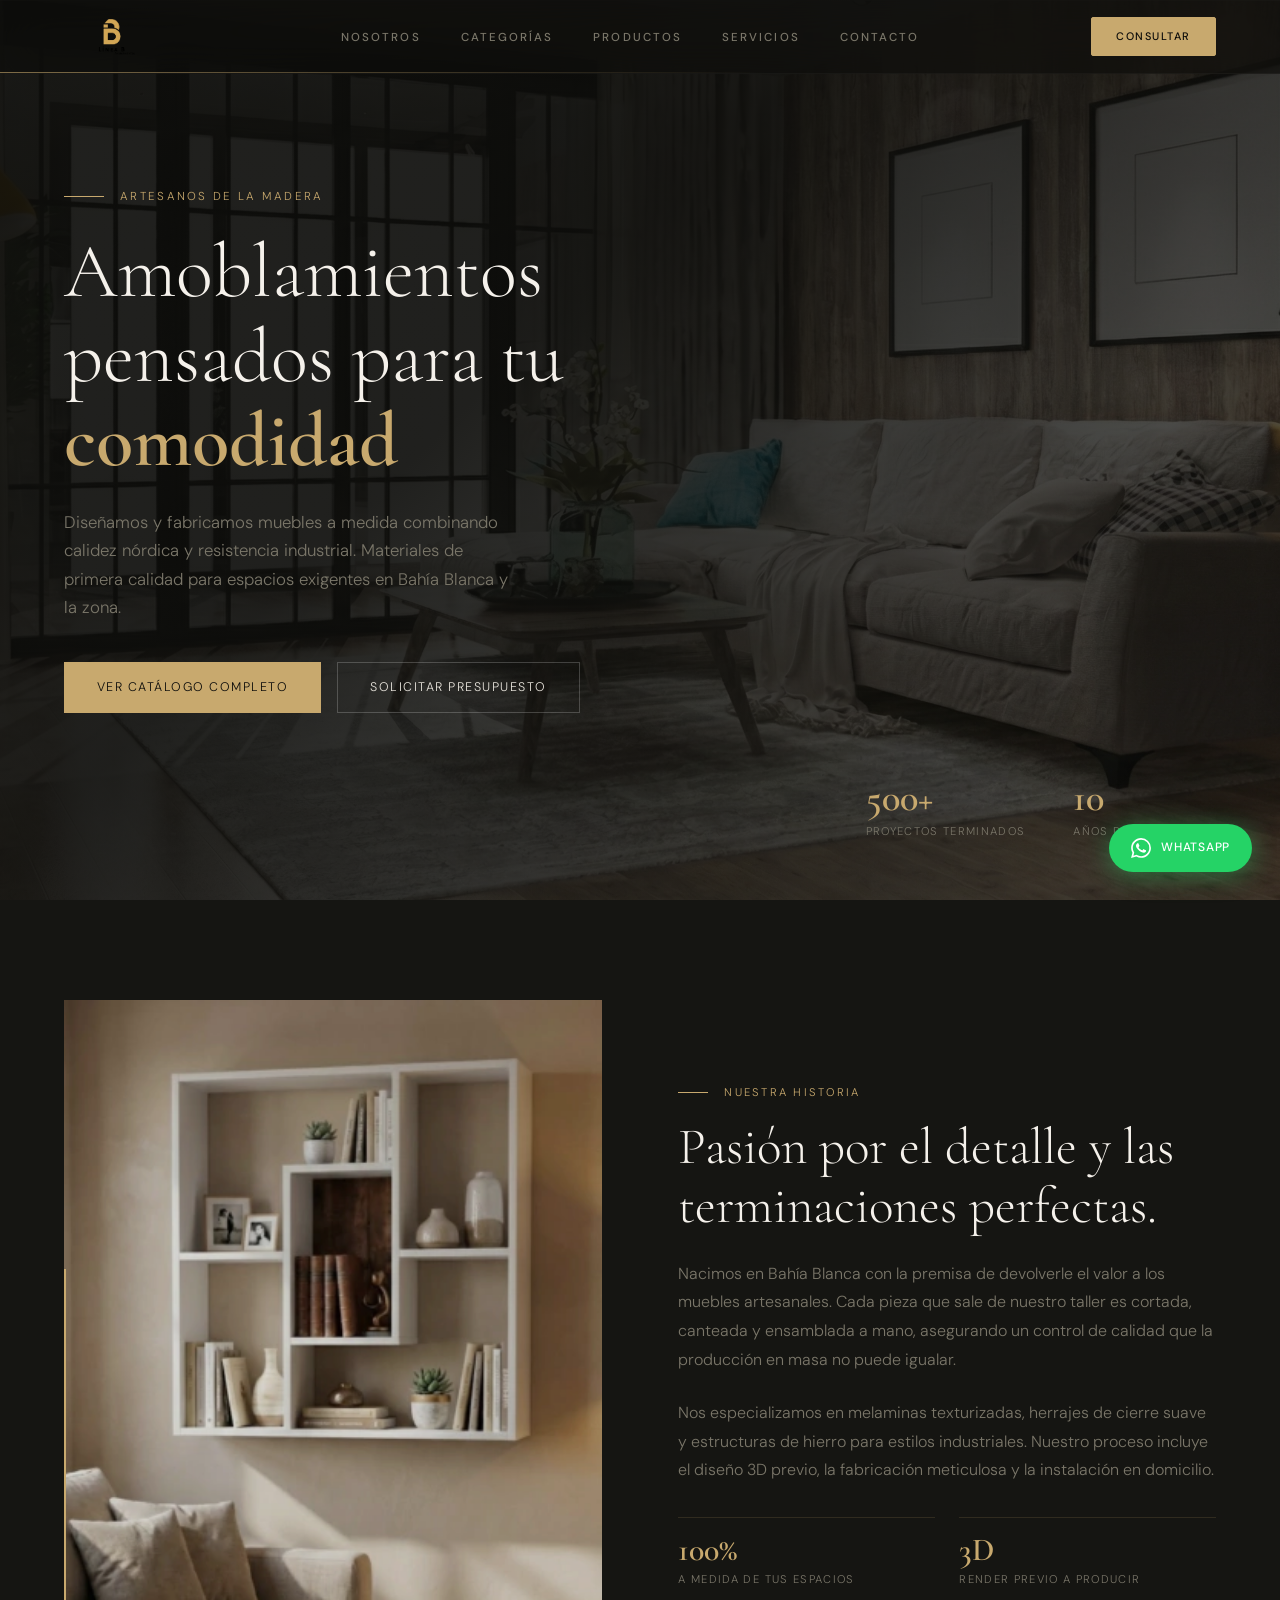
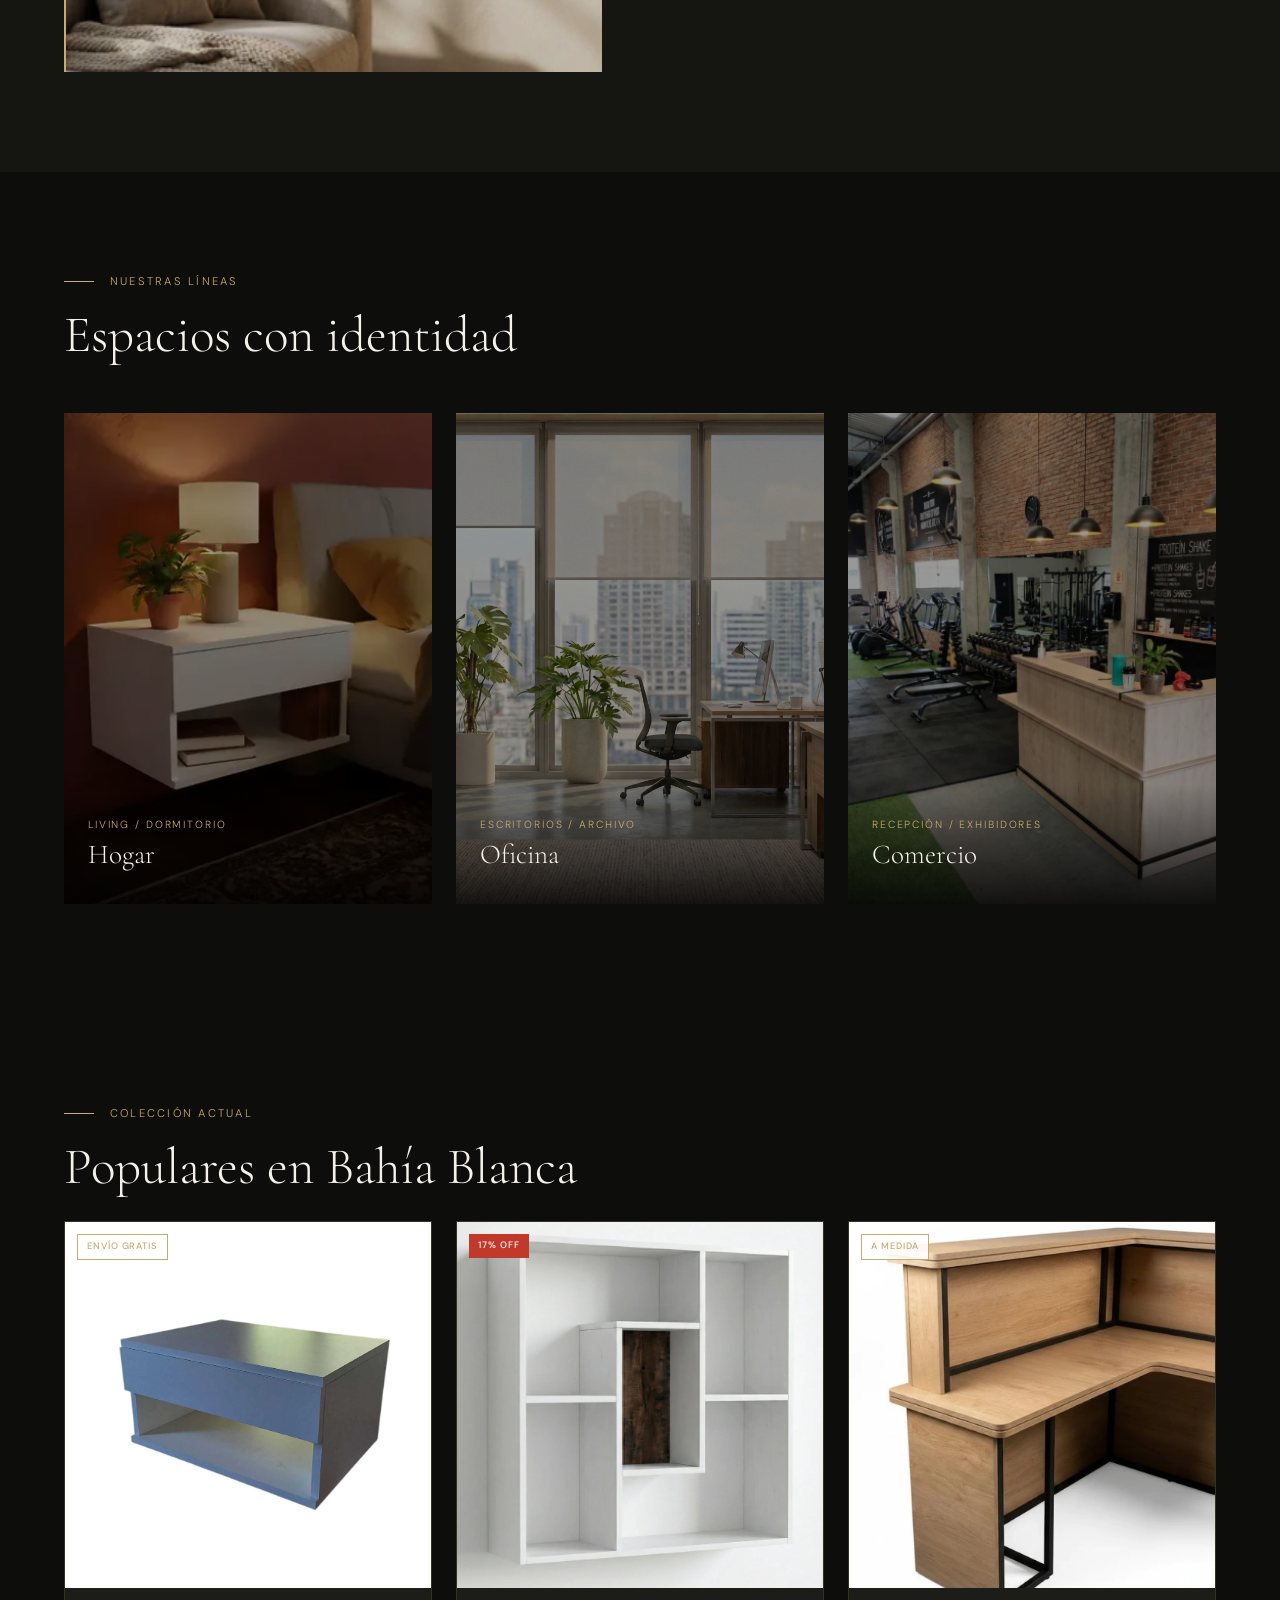
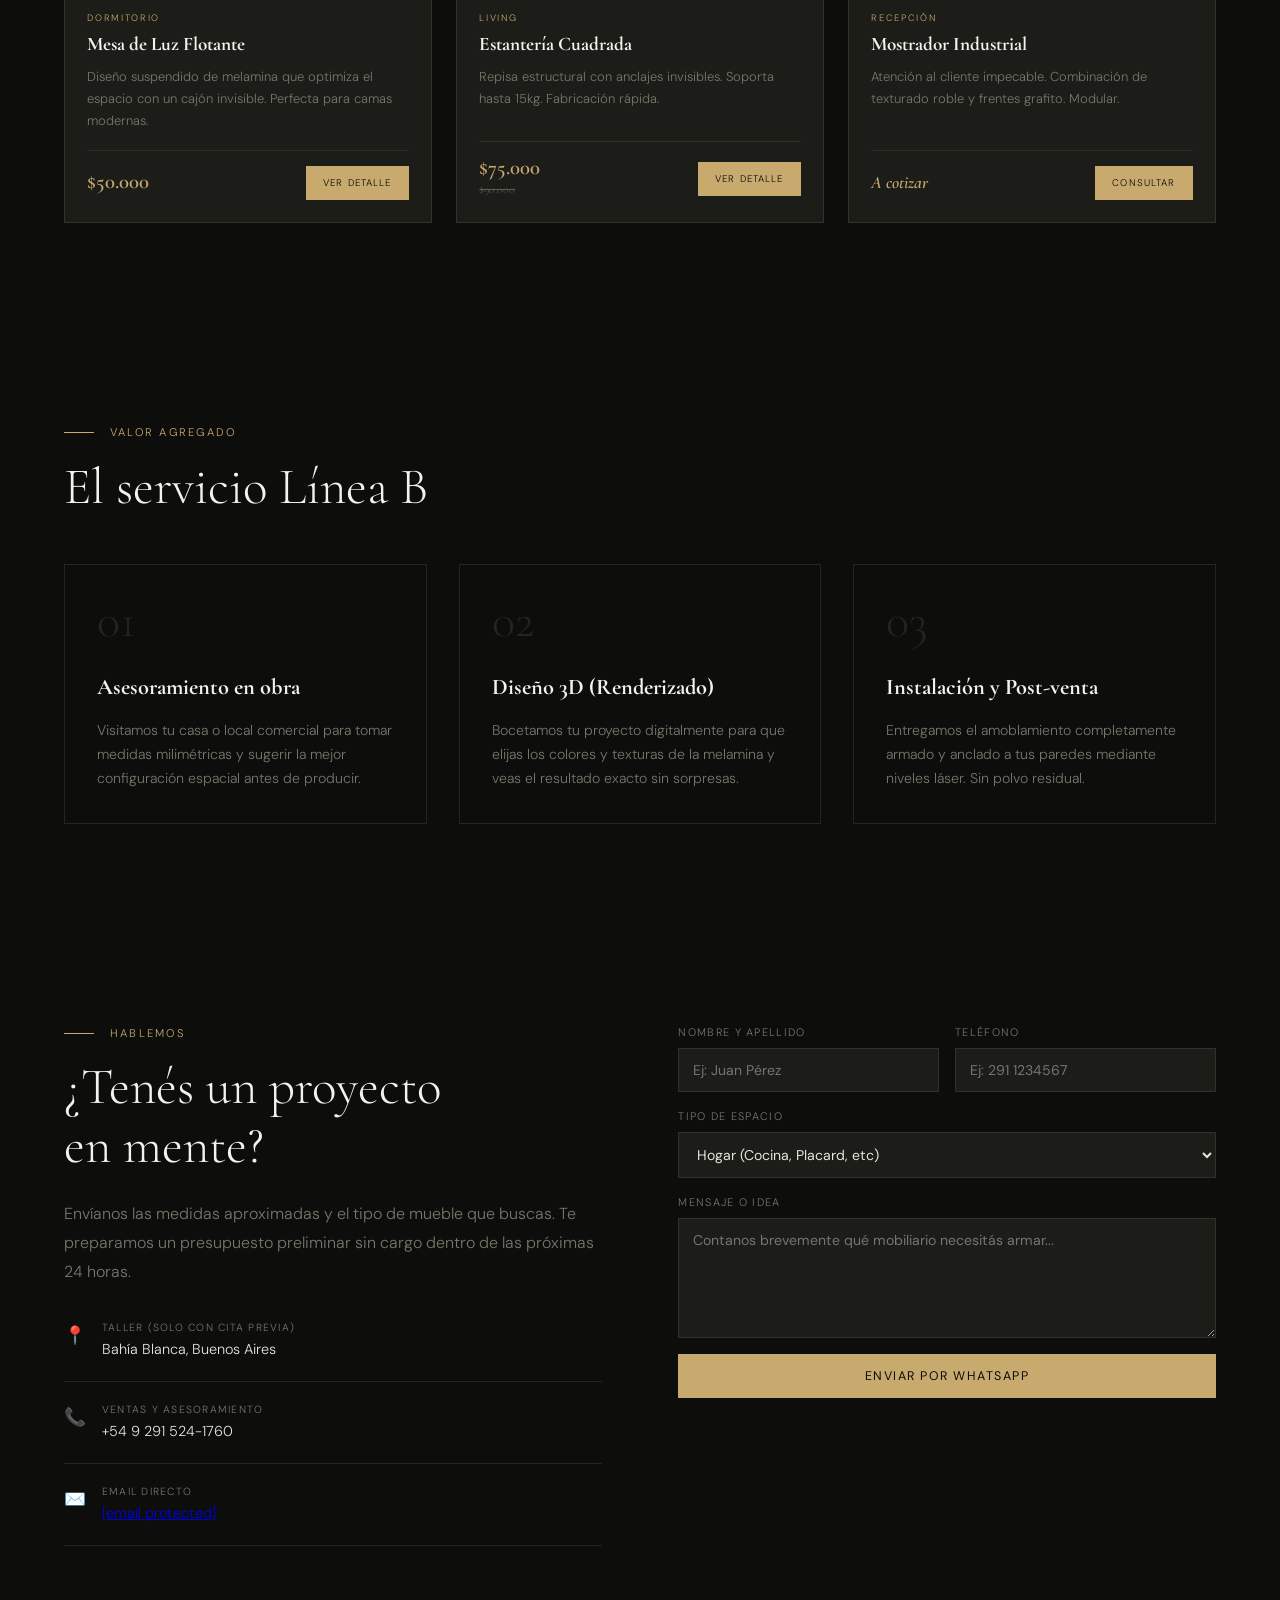
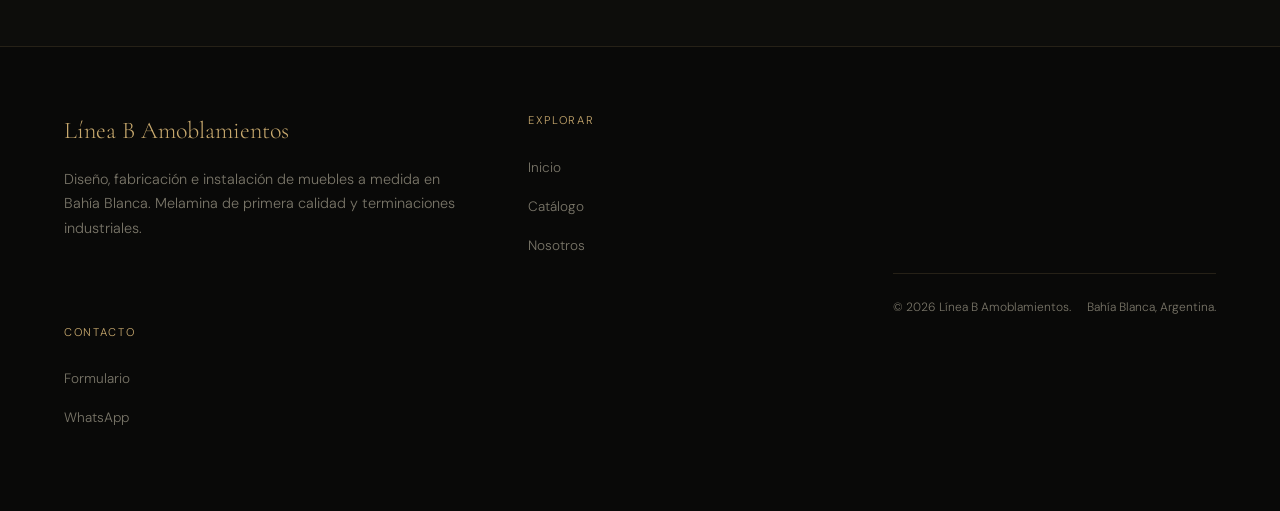
==== src/index.html @ 1fadc547 "first commit" ====
<!DOCTYPE html>
<html lang="es">

<head>
  <meta charset="UTF-8" />
  <meta name="viewport" content="width=device-width, initial-scale=1.0" />
  <title>Línea B Amoblamientos – Muebles a Medida en Bahía Blanca</title>
  <meta name="description"
    content="Diseño, fabricación e instalación de muebles a medida en Bahía Blanca. Melamina de primera calidad, estilo nórdico e industrial.">
  <meta property="og:title" content="Línea B Amoblamientos">
  <meta property="og:description" content="Muebles a medida en Bahía Blanca.">
  <meta property="og:image" content="logo/logo.webp">
  <link rel="preconnect" href="https://fonts.googleapis.com" />
  <link
    href="https://fonts.googleapis.com/css2?family=Cormorant+Garamond:wght@300;400;600;700&family=DM+Sans:wght@300;400;500&display=swap"
    rel="stylesheet" />
  <link rel="stylesheet" href="global.css" />
</head>

<body>

  <!-- COMPONENTE: NAVBAR -->
  <lineab-nav active="inicio"></lineab-nav>

  <!-- HERO -->
  <div id="hero">
    <div class="hero-bg">
      <div class="hero-slide active" style="background-image:url('hero/hero-1.webp')"></div>
      <div class="hero-slide" style="background-image:url('hero/hero-2.webp')"></div>
      <div class="hero-slide" style="background-image:url('hero/hero-3.webp')"></div>
    </div>

    <div class="hero-content">
      <div class="hero-tag">Artesanos de la madera</div>
      <h1 class="hero-title">Amoblamientos pensados para tu <strong>comodidad</strong></h1>
      <p class="hero-sub">Diseñamos y fabricamos muebles a medida combinando calidez nórdica y resistencia industrial.
        Materiales de primera calidad para espacios exigentes en Bahía Blanca y la zona.</p>

      <div class="hero-btns">
        <a href="productos.html" class="btn-primary">Ver catálogo completo</a>
        <a href="#contacto" class="btn-secondary">Solicitar presupuesto</a>
      </div>
    </div>

    <div class="hero-stats">
      <div class="stat">
        <div class="stat-num">500+</div>
        <div class="stat-label">Proyectos terminados</div>
      </div>
      <div class="stat">
        <div class="stat-num">10</div>
        <div class="stat-label">Años de experiencia</div>
      </div>
    </div>
  </div>

  <!-- NOSOTROS -->
  <section id="nosotros" class="home-section">
    <div class="nosotros-img">
      <img src="estanteria-flotante/estanteria-escena.webp" alt="Taller de carpintería y materiales" loading="lazy" />
    </div>
    <div class="nosotros-text">
      <div class="section-tag">Nuestra historia</div>
      <h2 class="section-title">Pasión por el detalle y las terminaciones perfectas.</h2>
      <p>Nacimos en Bahía Blanca con la premisa de devolverle el valor a los muebles artesanales. Cada pieza que sale de
        nuestro taller es cortada, canteada y ensamblada a mano, asegurando un control de calidad que la producción en
        masa no puede igualar.</p>
      <p>Nos especializamos en melaminas texturizadas, herrajes de cierre suave y estructuras de hierro para estilos
        industriales. Nuestro proceso incluye el diseño 3D previo, la fabricación meticulosa y la instalación en
        domicilio.</p>

      <div class="nosotros-grid">
        <div class="nosotros-item">
          <div class="nosotros-num">100%</div>
          <div class="nosotros-item-label">A medida de tus espacios</div>
        </div>
        <div class="nosotros-item">
          <div class="nosotros-num">3D</div>
          <div class="nosotros-item-label">Render previo a producir</div>
        </div>
      </div>
    </div>
  </section>

  <!-- CATEGORÍAS -->
  <section id="categorias" class="home-section">
    <div class="section-tag">Nuestras líneas</div>
    <h2 class="section-title">Espacios con identidad</h2>

    <div class="cat-grid">
      <a href="productos-hogar.html" class="cat-card rv">
        <img src="mesa-de-luz/mesa-escena.webp" alt="Amoblamientos para el hogar" loading="lazy" />
        <div class="cat-card-info">
          <div class="cat-card-tag">Living / Dormitorio</div>
          <div class="cat-card-name">Hogar</div>
        </div>
        <div class="cat-card-arrow">→</div>
      </a>

      <a href="productos-oficina.html" class="cat-card rv">
        <img src="hero/hero-2.webp" alt="Amoblamientos de oficina" loading="lazy" />
        <div class="cat-card-info">
          <div class="cat-card-tag">Escritorios / Archivo</div>
          <div class="cat-card-name">Oficina</div>
        </div>
        <div class="cat-card-arrow">→</div>
      </a>

      <a href="productos-comercio.html" class="cat-card rv">
        <img src="mostrador-recepcion/mostrador-escena.webp" alt="Modulares comerciales" loading="lazy" />
        <div class="cat-card-info">
          <div class="cat-card-tag">Recepción / Exhibidores</div>
          <div class="cat-card-name">Comercio</div>
        </div>
        <div class="cat-card-arrow">→</div>
      </a>
    </div>
  </section>

  <!-- DESTACADOS -->
  <section id="productos" class="home-section">
    <div class="section-tag">Colección actual</div>
    <h2 class="section-title">Populares en Bahía Blanca</h2>

    <div class="pgrid">
      <!-- MESA LUZ -->
      <a href="producto-mesa-luz.html" class="pcard rv">
        <div class="pcard-img">
          <div class="brow"><span class="b b-free">Envío Gratis</span></div>
          <img src="mesa-de-luz/mesa-fondo.webp" alt="Mesa de luz flotante" loading="lazy" />
        </div>
        <div class="pcard-body">
          <div class="pcard-cat">Dormitorio</div>
          <h3 class="pcard-name">Mesa de Luz Flotante</h3>
          <p class="pcard-desc">Diseño suspendido de melamina que optimiza el espacio con un cajón invisible. Perfecta
            para camas modernas.</p>
          <div class="pcard-foot">
            <span class="price">$50.000</span>
            <span class="btn-primary" style="padding:8px 16px; font-size:0.6rem;">Ver detalle</span>
          </div>
        </div>
      </a>

      <!-- ESTANTERIA -->
      <a href="producto-estanteria.html" class="pcard rv">
        <div class="pcard-img">
          <div class="brow"><span class="b b-off">17% OFF</span></div>
          <img src="estanteria-flotante/estanteria-fondo.webp" alt="Estantería de melamina" loading="lazy" />
        </div>
        <div class="pcard-body">
          <div class="pcard-cat">Living</div>
          <h3 class="pcard-name">Estantería Cuadrada</h3>
          <p class="pcard-desc">Repisa estructural con anclajes invisibles. Soporta hasta 15kg. Fabricación rápida.</p>
          <div class="pcard-foot">
            <div class="prices">
              <span class="price">$75.000</span>
              <span class="price-old">$90.000</span>
            </div>
            <span class="btn-primary" style="padding:8px 16px; font-size:0.6rem;">Ver detalle</span>
          </div>
        </div>
      </a>

      <!-- MOSTRADOR -->
      <a href="producto-mostrador.html" class="pcard rv">
        <div class="pcard-img">
          <div class="brow"><span class="b b-free">A medida</span></div>
          <img src="mostrador-recepcion/mostrador-fondo.webp" alt="Mostrador comercial" loading="lazy" />
        </div>
        <div class="pcard-body">
          <div class="pcard-cat">Recepción</div>
          <h3 class="pcard-name">Mostrador Industrial</h3>
          <p class="pcard-desc">Atención al cliente impecable. Combinación de texturado roble y frentes grafito.
            Modular.</p>
          <div class="pcard-foot">
            <span class="price" style="font-size:1.1rem; font-style:italic">A cotizar</span>
            <span class="btn-primary" style="padding:8px 16px; font-size:0.6rem;">Consultar</span>
          </div>
        </div>
      </a>
    </div>
  </section>

  <!-- SERVICIOS -->
  <section id="servicios" class="home-section">
    <div class="section-tag">Valor agregado</div>
    <h2 class="section-title">El servicio Línea B</h2>

    <div class="serv-grid">
      <div class="serv-item rv">
        <div class="serv-num">01</div>
        <h3 class="serv-title">Asesoramiento en obra</h3>
        <p class="serv-desc">Visitamos tu casa o local comercial para tomar medidas milimétricas y sugerir la mejor
          configuración espacial antes de producir.</p>
      </div>
      <div class="serv-item rv" style="transition-delay: 0.1s">
        <div class="serv-num">02</div>
        <h3 class="serv-title">Diseño 3D (Renderizado)</h3>
        <p class="serv-desc">Bocetamos tu proyecto digitalmente para que elijas los colores y texturas de la melamina y
          veas el resultado exacto sin sorpresas.</p>
      </div>
      <div class="serv-item rv" style="transition-delay: 0.2s">
        <div class="serv-num">03</div>
        <h3 class="serv-title">Instalación y Post-venta</h3>
        <p class="serv-desc">Entregamos el amoblamiento completamente armado y anclado a tus paredes mediante niveles
          láser. Sin polvo residual.</p>
      </div>
    </div>
  </section>

  <!-- CONTACTO -->
  <section id="contacto" class="home-section">
    <div class="contact-info">
      <div class="section-tag">Hablemos</div>
      <h2 class="section-title">¿Tenés un proyecto<br>en mente?</h2>
      <p>Envíanos las medidas aproximadas y el tipo de mueble que buscas. Te preparamos un presupuesto preliminar sin
        cargo dentro de las próximas 24 horas.</p>

      <div class="contact-detail">
        <div class="c-item">
          <div class="c-icon">📍</div>
          <div>
            <div class="c-label">Taller (Solo con cita previa)</div>
            <div class="c-val">Bahía Blanca, Buenos Aires</div>
          </div>
        </div>
        <div class="c-item">
          <div class="c-icon">📞</div>
          <div>
            <div class="c-label">Ventas y Asesoramiento</div>
            <div class="c-val">+54 9 291 524-1760</div>
          </div>
        </div>
        <div class="c-item">
          <div class="c-icon">✉️</div>
          <div>
            <div class="c-label">Email Directo</div>
            <div class="c-val"><a href="/cdn-cgi/l/email-protection" class="__cf_email__" data-cfemail="7d0d0f180e080d08180e09120e3d111413181c1f531e1210531c0f">[email&#160;protected]</a></div>
          </div>
        </div>
      </div>
    </div>

    <form class="contact-form">
      <div class="form-row">
        <div class="form-group">
          <label>Nombre y Apellido</label>
          <input type="text" placeholder="Ej: Juan Pérez" required>
        </div>
        <div class="form-group">
          <label>Teléfono</label>
          <input type="tel" placeholder="Ej: 291 1234567" required>
        </div>
      </div>
      <div class="form-group">
        <label>Tipo de Espacio</label>
        <select>
          <option>Hogar (Cocina, Placard, etc)</option>
          <option>Oficina / Estudio</option>
          <option>Local Comercial</option>
          <option>Otro</option>
        </select>
      </div>
      <div class="form-group">
        <label>Mensaje o Idea</label>
        <textarea placeholder="Contanos brevemente qué mobiliario necesitás armar..." required></textarea>
      </div>
      <button type="button" class="form-submit" id="contactSubmit">Enviar por WhatsApp</button>
    </form>
  </section>

  <!-- COMPONENTE: FOOTER -->
  <lineab-footer></lineab-footer>

  <!-- CARGA COMPONENTES -->
  <script data-cfasync="false" src="/cdn-cgi/scripts/5c5dd728/cloudflare-static/email-decode.min.js"></script><script src="components.js"></script>

  <script>
    // Hero Slider
    let hs = document.querySelectorAll('.hero-slide');
    let hcur = 0;
    if (hs.length > 0) {
      setInterval(() => {
        hs[hcur].classList.remove('active');
        hcur = (hcur + 1) % hs.length;
        hs[hcur].classList.add('active');
      }, 7000);
    }

    // Scroll Reveal Intersection Observer
    const observer = new IntersectionObserver((entries) => {
      entries.forEach(entry => {
        if (entry.isIntersecting) {
          entry.target.classList.add('in');
        }
      });
    }, { threshold: 0.1 });

    document.querySelectorAll('.rv').forEach(el => observer.observe(el));

    // WhatsApp form submission
    const contactForm = document.querySelector('.contact-form');
    const submitBtn = document.getElementById('contactSubmit');
    if (submitBtn && contactForm) {
      submitBtn.addEventListener('click', () => {
        const nombre = contactForm.querySelector('input[type="text"]').value.trim();
        const tel = contactForm.querySelector('input[type="tel"]').value.trim();
        const tipo = contactForm.querySelector('select').value;
        const mensaje = contactForm.querySelector('textarea').value.trim();

        const required = [
          contactForm.querySelector('input[type="text"]'),
          contactForm.querySelector('input[type="tel"]'),
          contactForm.querySelector('textarea')
        ];

        let valid = true;
        required.forEach(el => {
          if (!el.value.trim()) {
            el.style.borderColor = '#c0392b';
            el.addEventListener('input', () => el.style.borderColor = '', { once: true });
            valid = false;
          }
        });
        if (!valid) return;

        const text =
          `Hola, Línea B Amoblamientos! 👋\n\n` +
          `📋 *Nueva consulta desde el sitio web*\n\n` +
          `• *Nombre:* ${nombre}\n` +
          `• *Teléfono:* ${tel}\n` +
          `• *Tipo de espacio:* ${tipo}\n` +
          `• *Mensaje:* ${mensaje}`;

        window.open('https://wa.me/542915241760?text=' + encodeURIComponent(text), '_blank');
      });
    }
  </script>
</body>
</html>
---- src/global.css ----
/* ══════════════════════════════════
   DESIGN TOKENS
   ══════════════════════════════════ */
:root {
  --bg: #0d0d0b;
  --surface: #151512;
  --card: #1c1c18;
  --accent: #c8a96e;
  --accent2: #8a6f45;
  --accent-glow: rgba(200, 169, 110, 0.25);
  --text: #e8e4dc;
  --ink: #f5f1eb;
  --white: #f5f1eb;
  --muted: #7a7669;
  --soft: #9a9585;
  --mid: #b0aa9d;
  --rule: rgba(200, 169, 110, 0.12);
  --border: rgba(200, 169, 110, 0.15);
  --sub: #7a7669;
  --nav-h: 74px;
  --radius: 2px;
  --ease-out: cubic-bezier(0.25, 0.46, 0.45, 0.94);
  --ease-spring: cubic-bezier(0.34, 1.56, 0.64, 1);
}

/* ══════════════════════════════════
   RESET & BASE
   ══════════════════════════════════ */
*,
*::before,
*::after {
  box-sizing: border-box;
  margin: 0;
  padding: 0;
}

html {
  scroll-behavior: smooth;
}

body {
  background: var(--bg);
  color: var(--text);
  font-family: 'DM Sans', sans-serif;
  font-weight: 300;
  line-height: 1.65;
  overflow-x: hidden;
  -webkit-font-smoothing: antialiased;
  -moz-osx-font-smoothing: grayscale;
}

/* ══════════════════════════════════
   NAVIGATION
   ══════════════════════════════════ */
nav.primary-nav {
  position: fixed;
  top: 0;
  left: 0;
  right: 0;
  height: var(--nav-h);
  display: flex;
  align-items: center;
  justify-content: space-between;
  padding: 0 5vw;
  background: rgba(13, 13, 11, 0.85);
  -webkit-backdrop-filter: blur(24px) saturate(1.8);
  backdrop-filter: blur(24px) saturate(1.8);
  border-bottom: 1px solid rgba(255, 255, 255, 0.05);
  z-index: 300;
  transition: all 0.4s var(--ease-out);
}

nav.primary-nav::after {
  content: '';
  position: absolute;
  bottom: 0;
  left: 0;
  right: 0;
  height: 1px;
  background: linear-gradient(90deg, var(--accent) 0%, transparent 60%);
  opacity: 0.6;
}

.nav-logo img {
  height: 42px;
  width: auto;
  display: block;
  transition: transform 0.3s;
}

.nav-logo:hover img {
  transform: scale(1.05);
}

.nav-links {
  display: flex;
  gap: 2.5rem;
  list-style: none;
}

.nav-links a {
  font-size: .72rem;
  letter-spacing: .18em;
  text-transform: uppercase;
  font-weight: 500;
  color: var(--muted);
  text-decoration: none;
  transition: color 0.3s var(--ease-out);
  position: relative;
  padding: 6px 0;
}

.nav-links a::after {
  content: '';
  position: absolute;
  bottom: 0;
  left: 0;
  width: 0;
  height: 1px;
  background: var(--accent);
  transition: width 0.4s var(--ease-out);
}

.nav-links a:hover,
.nav-links a.active {
  color: var(--accent);
}

.nav-links a:hover::after,
.nav-links a.active::after {
  width: 100%;
}

.nav-cta {
  display: flex;
  align-items: center;
  gap: .5rem;
  font-size: .68rem;
  letter-spacing: .14em;
  text-transform: uppercase;
  font-weight: 500;
  color: var(--bg);
  background: var(--accent);
  border: 1px solid var(--accent);
  padding: 10px 24px;
  text-decoration: none;
  transition: all 0.3s var(--ease-out);
  border-radius: var(--radius);
}

.nav-cta:hover {
  background: transparent;
  color: var(--accent);
  box-shadow: 0 0 20px rgba(200, 169, 110, 0.15);
}

.hamburger {
  display: none;
  flex-direction: column;
  gap: 6px;
  cursor: pointer;
  background: none;
  border: none;
  padding: 4px;
}

.hamburger span {
  width: 28px;
  height: 1.5px;
  background: var(--accent);
  display: block;
  transition: 0.3s var(--ease-out);
}

.hamburger.open span:nth-child(1) {
  transform: translateY(7.5px) rotate(45deg);
}

.hamburger.open span:nth-child(2) {
  opacity: 0;
}

.hamburger.open span:nth-child(3) {
  transform: translateY(-7.5px) rotate(-45deg);
}

.nav-links.open {
  display: flex !important;
  flex-direction: column;
  gap: 1.5rem;
  position: absolute;
  top: var(--nav-h);
  left: 0;
  right: 0;
  background: rgba(13, 13, 11, 0.98);
  -webkit-backdrop-filter: blur(24px);
  backdrop-filter: blur(24px);
  padding: 2rem 5vw 3rem;
  border-bottom: 1px solid var(--border);
  z-index: 200;
  animation: slideDown 0.4s var(--ease-out);
}

/* ══════════════════════════════════
   PAGE LAYOUT
   ══════════════════════════════════ */
.page {
  padding-top: var(--nav-h);
}

.breadcrumb {
  max-width: 1280px;
  margin: 0 auto;
  padding: 1.4rem 5vw .4rem;
  display: flex;
  align-items: center;
  gap: .5rem;
  font-size: .68rem;
  letter-spacing: .1em;
  text-transform: uppercase;
  color: var(--soft);
  animation: fadeIn 0.6s var(--ease-out) both;
}

.breadcrumb a {
  color: var(--soft);
  text-decoration: none;
  transition: color 0.2s;
}

.breadcrumb a:hover {
  color: var(--accent);
}

.breadcrumb span {
  color: var(--rule);
}

.product {
  max-width: 1280px;
  margin: 0 auto;
  display: grid;
  grid-template-columns: 1.15fr 1fr;
  gap: 5vw;
  padding: 2rem 5vw 7rem;
  align-items: start;
}

/* ══════════════════════════════════
   CAROUSEL
   ══════════════════════════════════ */
.carousel {
  position: sticky;
  top: calc(var(--nav-h) + 1.5rem);
  animation: fadeSlideUp 0.6s var(--ease-out) both;
}

.car-main {
  position: relative;
  overflow: hidden;
  background: #f0ece6;
  border: 1px solid var(--border);
  aspect-ratio: 4/3.2;
  cursor: zoom-in;
  user-select: none;
}

.car-main::before {
  content: '';
  position: absolute;
  top: 0;
  left: 0;
  width: 44px;
  height: 44px;
  border-top: 2px solid var(--accent);
  border-left: 2px solid var(--accent);
  z-index: 4;
  pointer-events: none;
  transition: width 0.3s, height 0.3s;
}

.car-main::after {
  content: '';
  position: absolute;
  bottom: 0;
  right: 0;
  width: 44px;
  height: 44px;
  border-bottom: 2px solid var(--accent);
  border-right: 2px solid var(--accent);
  z-index: 4;
  pointer-events: none;
  transition: width 0.3s, height 0.3s;
}

.car-main:hover::before,
.car-main:hover::after {
  width: 60px;
  height: 60px;
}

.car-track {
  display: flex;
  width: 100%;
  height: 100%;
  transition: transform 0.6s cubic-bezier(0.4, 0, 0.2, 1);
}

.car-slide {
  flex: 0 0 100%;
  width: 100%;
  height: 100%;
}

.car-slide img {
  width: 100%;
  height: 100%;
  object-fit: cover;
  display: block;
  transition: transform 0.7s var(--ease-out), filter 0.5s;
}

.car-main:hover .car-slide.cur img {
  transform: scale(1.04);
}

/* Carousel navigation buttons */
.car-btn {
  position: absolute;
  top: 50%;
  transform: translateY(-50%);
  width: 44px;
  height: 44px;
  background: rgba(255, 255, 255, 0.7);
  -webkit-backdrop-filter: blur(12px);
  backdrop-filter: blur(12px);
  border: 1px solid rgba(255, 255, 255, 0.3);
  display: flex;
  align-items: center;
  justify-content: center;
  cursor: pointer;
  z-index: 5;
  font-size: 1.1rem;
  color: #111;
  transition: all 0.3s var(--ease-out);
  opacity: 0;
  border-radius: 50%;
}

.car-main:hover .car-btn {
  opacity: 1;
}

.car-btn:hover {
  background: var(--accent);
  color: #fff;
  border-color: var(--accent);
  transform: translateY(-50%) scale(1.1);
  box-shadow: 0 4px 20px var(--accent-glow);
}

.car-btn.prev {
  left: 16px;
}

.car-btn.next {
  right: 16px;
}

/* Badge */
.car-badge {
  position: absolute;
  top: 16px;
  right: 16px;
  z-index: 6;
  background: var(--accent);
  color: var(--bg);
  font-size: .56rem;
  letter-spacing: .15em;
  text-transform: uppercase;
  font-weight: 600;
  padding: 6px 14px;
  box-shadow: 0 4px 15px rgba(0, 0, 0, 0.1);
  animation: badgePop 0.6s 0.3s var(--ease-spring) both;
}

/* Dots */
.car-dots {
  display: flex;
  justify-content: center;
  gap: .6rem;
  padding: 1rem 0 0;
}

.car-dot {
  width: 8px;
  height: 8px;
  border-radius: 50%;
  background: var(--rule);
  cursor: pointer;
  border: none;
  padding: 0;
  transition: all 0.3s var(--ease-spring);
}

.car-dot.on {
  background: var(--accent);
  transform: scale(1.4);
  box-shadow: 0 0 8px var(--accent-glow);
}

.car-dot:hover:not(.on) {
  background: var(--accent2);
  transform: scale(1.2);
}

/* Thumbnails */
.car-thumbs {
  display: grid;
  grid-template-columns: repeat(2, 1fr);
  gap: .8rem;
  margin-top: .8rem;
}

.car-thumb {
  aspect-ratio: 3/2;
  overflow: hidden;
  border: 1px solid var(--border);
  background: #f0ece6;
  cursor: pointer;
  position: relative;
  transition: all 0.3s var(--ease-out);
}

.car-thumb::after {
  content: '';
  position: absolute;
  inset: 0;
  background: rgba(0, 0, 0, 0.2);
  transition: opacity 0.3s;
}

.car-thumb:hover::after,
.car-thumb.on::after {
  opacity: 0;
}

.car-thumb.on {
  border-color: var(--accent);
  box-shadow: 0 0 0 1px var(--accent);
}

.car-thumb img {
  width: 100%;
  height: 100%;
  object-fit: cover;
  display: block;
  transition: transform 0.5s var(--ease-out);
}

.car-thumb:hover img {
  transform: scale(1.08);
}

/* ══════════════════════════════════
   META / PRODUCT INFO
   ══════════════════════════════════ */
.meta {
  display: flex;
  flex-direction: column;
  animation: fadeSlideUp 0.6s 0.15s var(--ease-out) both;
}

.meta-cat {
  font-size: .63rem;
  letter-spacing: .22em;
  text-transform: uppercase;
  color: var(--accent);
  font-weight: 500;
  display: flex;
  align-items: center;
  gap: .7rem;
  margin-bottom: 1rem;
}

.meta-cat::before {
  content: '';
  width: 26px;
  height: 1px;
  background: var(--accent);
  animation: lineGrow 0.8s 0.4s var(--ease-out) both;
}

.meta h1 {
  font-family: 'Cormorant Garamond', serif;
  font-size: clamp(2rem, 3.4vw, 2.8rem);
  font-weight: 400;
  line-height: 1.15;
  color: var(--ink);
  margin-bottom: .4rem;
  letter-spacing: -.01em;
}

.meta h1 em {
  font-style: italic;
  color: var(--accent2);
}

/* Divider */
.divider {
  width: 100%;
  height: 1px;
  background: linear-gradient(90deg, var(--accent) 0%, var(--rule) 50%, transparent 100%);
  margin: 1.4rem 0;
  position: relative;
  overflow: hidden;
}

.divider::after {
  content: '';
  position: absolute;
  top: 0;
  left: -100%;
  width: 60px;
  height: 100%;
  background: linear-gradient(90deg, transparent, rgba(200, 169, 110, 0.6), transparent);
  animation: shimmer 3s 1s ease-in-out infinite;
}

/* Price row */
.price-row {
  display: flex;
  align-items: center;
  gap: .8rem;
  flex-wrap: wrap;
  margin-bottom: 1.5rem;
  animation: fadeSlideUp 0.5s 0.25s var(--ease-out) both;
}

.price {
  font-family: 'Cormorant Garamond', serif;
  font-size: 2.2rem;
  font-weight: 600;
  color: var(--ink);
  line-height: 1;
}

.price-old {
  font-family: 'Cormorant Garamond', serif;
  font-size: 1.2rem;
  color: var(--muted);
  text-decoration: line-through;
  opacity: 0.7;
}

.price-badge {
  font-size: .56rem;
  letter-spacing: .12em;
  text-transform: uppercase;
  font-weight: 600;
  background: linear-gradient(135deg, #2ecc71, #27ae60);
  color: #fff;
  padding: 4px 10px;
  border-radius: var(--radius);
  animation: badgePop 0.5s 0.5s var(--ease-spring) both;
}

.price-saving {
  font-size: .7rem;
  color: #2ecc71;
  font-weight: 400;
  letter-spacing: .04em;
  margin-left: auto;
}

.price-consult {
  margin-bottom: 1.5rem;
}

.price-consult-main {
  font-family: 'Cormorant Garamond', serif;
  font-size: 1.8rem;
  color: var(--ink);
  font-style: italic;
  line-height: 1;
  margin-bottom: .3rem;
}

.price-consult-note {
  font-size: .7rem;
  letter-spacing: .1em;
  text-transform: uppercase;
  color: var(--soft);
}

/* Description */
.desc {
  font-size: .93rem;
  color: var(--mid);
  line-height: 1.8;
  margin-bottom: 1.8rem;
}

/* Block title */
.block-title {
  font-size: .62rem;
  letter-spacing: .2em;
  text-transform: uppercase;
  color: var(--soft);
  font-weight: 500;
  margin-bottom: 1rem;
  display: flex;
  align-items: center;
  gap: .6rem;
}

.block-title::after {
  content: '';
  flex: 1;
  height: 1px;
  background: linear-gradient(90deg, var(--rule), transparent);
}

/* Usos */
.usos {
  display: grid;
  grid-template-columns: 1fr 1fr;
  border-top: 1px solid var(--rule);
  border-left: 1px solid var(--rule);
  margin-bottom: 1.8rem;
}

.uso {
  border-right: 1px solid var(--rule);
  border-bottom: 1px solid var(--rule);
  padding: .85rem 1rem;
  display: flex;
  align-items: center;
  gap: .6rem;
  font-size: .84rem;
  color: var(--mid);
  transition: all 0.3s var(--ease-out);
}

.uso:hover {
  background: rgba(200, 169, 110, 0.04);
  color: var(--ink);
  transform: translateX(2px);
}

.uso-ico {
  font-size: 1rem;
  flex-shrink: 0;
}

/* Specs grid */
.specs {
  display: grid;
  grid-template-columns: 1fr 1fr;
  border-top: 1px solid var(--rule);
  border-left: 1px solid var(--rule);
  margin-bottom: 1.8rem;
}

.spec {
  border-right: 1px solid var(--rule);
  border-bottom: 1px solid var(--rule);
  padding: .85rem 1rem;
  transition: background 0.3s var(--ease-out);
}

.spec:hover {
  background: rgba(200, 169, 110, 0.04);
}

.spec-k {
  font-size: .56rem;
  letter-spacing: .15em;
  text-transform: uppercase;
  color: var(--soft);
  margin-bottom: .25rem;
}

.spec-v {
  font-size: .88rem;
  color: var(--ink);
  font-weight: 400;
}

/* Features list */
.features {
  list-style: none;
  display: flex;
  flex-direction: column;
  gap: .55rem;
  margin-bottom: 2rem;
}

.features li {
  font-size: .88rem;
  color: var(--mid);
  display: flex;
  align-items: flex-start;
  gap: .65rem;
  padding: .4rem .5rem;
  border-radius: var(--radius);
  transition: all 0.25s var(--ease-out);
}

.features li:hover {
  background: rgba(200, 169, 110, 0.05);
  color: var(--ink);
  transform: translateX(4px);
}

.features li::before {
  content: '—';
  color: var(--accent);
  font-family: 'Cormorant Garamond', serif;
  line-height: 1.6;
  flex-shrink: 0;
  font-size: .82rem;
  transition: color 0.2s;
}

.features li:hover::before {
  color: var(--accent2);
}

/* CTA Buttons */
.btn-wa {
  display: flex;
  align-items: center;
  justify-content: center;
  gap: .65rem;
  background: var(--accent);
  color: var(--bg);
  padding: 1.1rem 1.8rem;
  font-size: .72rem;
  letter-spacing: .15em;
  text-transform: uppercase;
  font-weight: 500;
  text-decoration: none;
  border: 1px solid var(--accent);
  transition: all 0.3s var(--ease-out);
  margin-bottom: .6rem;
  position: relative;
  overflow: hidden;
}

.btn-wa::before {
  content: '';
  position: absolute;
  top: 0;
  left: -100%;
  width: 100%;
  height: 100%;
  background: linear-gradient(90deg, transparent, rgba(255, 255, 255, 0.2), transparent);
  transition: left 0.5s;
}

.btn-wa:hover::before {
  left: 100%;
}

.btn-wa:hover {
  background: transparent;
  color: var(--accent);
  box-shadow: 0 0 30px var(--accent-glow);
}

.btn-back {
  display: flex;
  align-items: center;
  justify-content: center;
  gap: .55rem;
  background: transparent;
  color: var(--muted);
  padding: .88rem 1.8rem;
  font-size: .68rem;
  letter-spacing: .15em;
  text-transform: uppercase;
  font-weight: 400;
  text-decoration: none;
  border: 1px solid var(--border);
  transition: all 0.3s var(--ease-out);
}

.btn-back:hover {
  border-color: var(--accent2);
  color: var(--ink);
  transform: translateX(-3px);
}

/* Trust bar */
.trust {
  display: grid;
  grid-template-columns: repeat(4, 1fr);
  border: 1px solid var(--rule);
  margin-top: 2rem;
  animation: fadeSlideUp 0.5s 0.35s var(--ease-out) both;
}

.trust-item {
  padding: 1rem .4rem;
  text-align: center;
  border-right: 1px solid var(--rule);
  display: flex;
  flex-direction: column;
  align-items: center;
  gap: .4rem;
  transition: all 0.3s var(--ease-out);
}

.trust-item:last-child {
  border-right: none;
}

.trust-item:hover {
  background: rgba(200, 169, 110, 0.05);
  transform: translateY(-2px);
}

.t-ico {
  font-size: 1.2rem;
  line-height: 1;
  filter: grayscale(1);
  opacity: 0.7;
  transition: all 0.3s;
}

.trust-item:hover .t-ico {
  filter: grayscale(0);
  opacity: 1;
  transform: scale(1.1);
}

.t-lbl {
  font-size: .54rem;
  letter-spacing: .12em;
  text-transform: uppercase;
  color: var(--soft);
  line-height: 1.35;
  transition: color 0.2s;
}

.trust-item:hover .t-lbl {
  color: var(--accent);
}

/* ══════════════════════════════════
   FOOTER
   ══════════════════════════════════ */
footer {
  background: var(--surface);
  border-top: 1px solid var(--border);
  padding: 2.4rem 5vw;
  display: flex;
  align-items: center;
  justify-content: space-between;
  flex-wrap: wrap;
  gap: 1.2rem;
}

.f-brand {
  font-family: 'Cormorant Garamond', serif;
  font-size: 1.1rem;
  color: rgba(248, 248, 246, 0.55);
}

.f-links {
  display: flex;
  gap: 2rem;
  list-style: none;
}

.f-links a {
  font-size: .65rem;
  letter-spacing: .14em;
  text-transform: uppercase;
  color: rgba(248, 248, 246, 0.3);
  text-decoration: none;
  transition: color 0.25s;
}

.f-links a:hover {
  color: rgba(248, 248, 246, 0.8);
}

.f-copy {
  font-size: .65rem;
  color: rgba(248, 248, 246, 0.2);
}

/* ══════════════════════════════════
   ANIMATIONS
   ══════════════════════════════════ */
@keyframes fadeSlideUp {
  from {
    opacity: 0;
    transform: translateY(24px);
  }

  to {
    opacity: 1;
    transform: translateY(0);
  }
}

@keyframes fadeIn {
  from {
    opacity: 0;
  }

  to {
    opacity: 1;
  }
}

@keyframes shimmer {
  0% {
    left: -100%;
  }

  50% {
    left: 100%;
  }

  100% {
    left: 100%;
  }
}

@keyframes badgePop {
  from {
    opacity: 0;
    transform: scale(0.7);
  }

  to {
    opacity: 1;
    transform: scale(1);
  }
}

@keyframes lineGrow {
  from {
    width: 0;
  }

  to {
    width: 26px;
  }
}

@keyframes slideDown {
  from {
    opacity: 0;
    transform: translateY(-8px);
  }

  to {
    opacity: 1;
    transform: translateY(0);
  }
}

/* ══════════════════════════════════
   RESPONSIVE
   ══════════════════════════════════ */
@media (max-width: 920px) {
  .product {
    grid-template-columns: 1fr;
    gap: 2.5rem;
  }

  .carousel {
    position: static;
  }
}

@media (max-width: 860px) {

  .nav-links,
  .nav-cta {
    display: none;
  }

  .hamburger {
    display: flex;
  }
}

@media (max-width: 480px) {
  .price {
    font-size: 1.8rem;
  }

  .trust {
    grid-template-columns: repeat(2, 1fr);
  }

  .trust-item:nth-child(2) {
    border-right: none;
  }
}

/* ══════════════════════════════════
   HERO (INDEX & CATALOG)
   ══════════════════════════════════ */
#hero,
.cat-hero {
  min-height: 100vh;
  display: flex;
  align-items: center;
  position: relative;
  overflow: hidden;
  padding: 0 5vw;
}

.cat-hero {
  min-height: auto;
  margin-top: var(--nav-h);
  padding: 70px 5vw 60px;
}

.cat-hero::before {
  content: 'MUEBLES';
  position: absolute;
  right: -1vw;
  bottom: -20px;
  font-family: 'Cormorant Garamond', serif;
  font-size: clamp(6rem, 16vw, 15rem);
  font-weight: 700;
  color: rgba(255, 255, 255, 0.03);
  letter-spacing: .04em;
  user-select: none;
  white-space: nowrap;
}

.hero-bg,
.cat-hero-bg {
  position: absolute;
  inset: 0;
  overflow: hidden;
  z-index: 0;
}

.hero-slide,
.cat-slide {
  position: absolute;
  inset: 0;
  background-position: center;
  background-size: cover;
  background-repeat: no-repeat;
  opacity: 0;
  transform: scale(1.06);
  transition: opacity 1s ease, transform 1.2s ease;
}

.hero-slide.active,
.cat-slide.active {
  opacity: 1;
  transform: scale(1);
  animation: hero-zoom 8s ease-in-out infinite alternate;
}

@keyframes hero-zoom {
  from {
    transform: scale(1);
  }

  to {
    transform: scale(1.04);
  }
}

.hero-bg::after,
.cat-hero::after {
  content: '';
  position: absolute;
  inset: 0;
  background: linear-gradient(135deg, rgba(13, 13, 11, 0.92) 40%, rgba(13, 13, 11, 0.6) 100%);
  z-index: 1;
}

.cat-hero>* {
  z-index: 2;
  position: relative;
}

.hero-content {
  position: relative;
  z-index: 2;
  max-width: 620px;
}

.hero-tag,
.hero-eyebrow {
  font-size: 0.72rem;
  letter-spacing: 0.2em;
  text-transform: uppercase;
  color: var(--accent);
  margin-bottom: 1.5rem;
  display: flex;
  align-items: center;
  gap: 1rem;
}

.hero-tag::before,
.hero-eyebrow::before {
  content: '';
  width: 40px;
  height: 1px;
  background: var(--accent);
}

.hero-eyebrow {
  font-size: 0.65rem;
  margin-bottom: 0.9rem;
}

.hero-title,
.cat-hero h1 {
  font-family: 'Cormorant Garamond', serif;
  font-size: clamp(2.8rem, 6vw, 5rem);
  font-weight: 300;
  line-height: 1.1;
  color: var(--white);
  margin-bottom: 1.5rem;
}

.cat-hero h1 {
  font-size: clamp(2.4rem, 5vw, 3.8rem);
}

.hero-title strong {
  color: var(--accent);
  font-weight: 600;
}

.hero-sub,
.cat-hero p {
  color: var(--muted);
  font-size: 1.05rem;
  margin-bottom: 2.5rem;
  max-width: 460px;
  line-height: 1.7;
}

.cat-hero p {
  font-size: 0.92rem;
  margin-top: 0.9rem;
}

.hero-btns {
  display: flex;
  gap: 1rem;
  flex-wrap: wrap;
}

.btn-primary {
  background: var(--accent);
  color: var(--bg);
  padding: 14px 32px;
  font-size: 0.78rem;
  letter-spacing: 0.12em;
  text-transform: uppercase;
  text-decoration: none;
  border: 1px solid var(--accent);
  transition: background 0.2s, color 0.2s;
  display: inline-block;
}

.btn-primary:hover {
  background: transparent;
  color: var(--accent);
}

.btn-secondary {
  background: transparent;
  color: var(--text);
  padding: 14px 32px;
  font-size: 0.78rem;
  letter-spacing: 0.12em;
  text-transform: uppercase;
  text-decoration: none;
  border: 1px solid rgba(255, 255, 255, 0.2);
  transition: border-color 0.2s, color 0.2s;
  display: inline-block;
}

.btn-secondary:hover {
  border-color: var(--accent);
  color: var(--accent);
}

.hero-stats {
  position: absolute;
  bottom: 60px;
  right: 5vw;
  display: flex;
  gap: 3rem;
  z-index: 2;
}

.stat-num {
  font-family: 'Cormorant Garamond', serif;
  font-size: 2.4rem;
  font-weight: 600;
  color: var(--accent);
  line-height: 1;
}

.stat-label {
  font-size: 0.7rem;
  letter-spacing: 0.12em;
  text-transform: uppercase;
  color: var(--muted);
  margin-top: 4px;
}

/* ══════════════════════════════════
   HOME SECTIONS
   ══════════════════════════════════ */
.home-section {
  padding: 100px 5vw;
}

.section-tag {
  font-size: 0.7rem;
  letter-spacing: 0.2em;
  text-transform: uppercase;
  color: var(--accent);
  margin-bottom: 1rem;
  display: flex;
  align-items: center;
  gap: 1rem;
}

.section-tag::before {
  content: '';
  width: 30px;
  height: 1px;
  background: var(--accent);
}

.section-title {
  font-family: 'Cormorant Garamond', serif;
  font-size: clamp(2rem, 4vw, 3.2rem);
  font-weight: 300;
  color: var(--white);
  line-height: 1.15;
  margin-bottom: 1.5rem;
}

#nosotros {
  background: var(--surface);
  display: grid;
  grid-template-columns: 1fr 1fr;
  gap: 6vw;
  align-items: center;
}

.nosotros-img {
  position: relative;
  aspect-ratio: 4/5;
  overflow: hidden;
}

.nosotros-img img {
  width: 100%;
  height: 100%;
  object-fit: cover;
  filter: brightness(0.85);
  transition: transform 0.5s;
}

.nosotros-img:hover img {
  transform: scale(1.04);
}

.nosotros-img::after {
  content: '';
  position: absolute;
  bottom: 0;
  left: 0;
  width: 2px;
  height: 60%;
  background: var(--accent);
}

.nosotros-text p {
  color: var(--muted);
  margin-bottom: 1.5rem;
  font-size: 1rem;
  line-height: 1.8;
}

.nosotros-grid {
  display: grid;
  grid-template-columns: 1fr 1fr;
  gap: 1.5rem;
  margin-top: 2rem;
}

.nosotros-item {
  border-top: 1px solid var(--border);
  padding-top: 1rem;
}

.nosotros-num {
  font-family: 'Cormorant Garamond', serif;
  font-size: 2rem;
  font-weight: 600;
  color: var(--accent);
  line-height: 1;
}

.nosotros-item-label {
  font-size: 0.7rem;
  letter-spacing: 0.12em;
  text-transform: uppercase;
  color: var(--muted);
  margin-top: 4px;
}

#categorias {
  background: var(--bg);
}

.cat-grid {
  display: grid;
  grid-template-columns: repeat(3, 1fr);
  gap: 1.5rem;
  margin-top: 3rem;
}

.cat-card {
  position: relative;
  overflow: hidden;
  aspect-ratio: 3/4;
  cursor: pointer;
  text-decoration: none;
}

.cat-card img {
  width: 100%;
  height: 100%;
  object-fit: cover;
  transition: transform 0.5s;
  filter: brightness(0.6);
}

.cat-card:hover img {
  transform: scale(1.06);
  filter: brightness(0.5);
}

.cat-card-info {
  position: absolute;
  bottom: 0;
  left: 0;
  right: 0;
  padding: 2rem 1.5rem;
  background: linear-gradient(to top, rgba(0, 0, 0, 0.8), transparent);
}

.cat-card-tag {
  font-size: 0.65rem;
  letter-spacing: 0.18em;
  text-transform: uppercase;
  color: var(--accent);
  margin-bottom: 0.4rem;
}

.cat-card-name {
  font-family: 'Cormorant Garamond', serif;
  font-size: 1.7rem;
  font-weight: 300;
  color: var(--white);
  line-height: 1.2;
}

.cat-card-arrow {
  position: absolute;
  top: 1.5rem;
  right: 1.5rem;
  width: 36px;
  height: 36px;
  border: 1px solid rgba(200, 169, 110, 0.4);
  display: flex;
  align-items: center;
  justify-content: center;
  color: var(--accent);
  transform: translateY(-4px);
  opacity: 0;
  transition: opacity 0.3s, transform 0.3s;
}

.cat-card:hover .cat-card-arrow {
  opacity: 1;
  transform: translateY(0);
}

#servicios {
  background: var(--bg);
}

.serv-grid {
  display: grid;
  grid-template-columns: repeat(3, 1fr);
  gap: 2rem;
  margin-top: 3rem;
}

.serv-item {
  padding: 2rem;
  border: 1px solid var(--border);
  position: relative;
  transition: border-color 0.3s, background 0.3s;
}

.serv-item:hover {
  border-color: var(--accent);
  background: var(--surface);
}

.serv-num {
  font-family: 'Cormorant Garamond', serif;
  font-size: 3rem;
  font-weight: 300;
  color: var(--border);
  line-height: 1;
  margin-bottom: 1.5rem;
}

.serv-title {
  font-family: 'Cormorant Garamond', serif;
  font-size: 1.4rem;
  color: var(--white);
  margin-bottom: 0.8rem;
}

.serv-desc {
  font-size: 0.88rem;
  color: var(--muted);
  line-height: 1.7;
}

#testimonios {
  background: var(--surface);
}

.test-grid {
  display: grid;
  grid-template-columns: repeat(2, 1fr);
  gap: 1.5rem;
  margin-top: 3rem;
}

.test-card {
  padding: 2rem;
  border: 1px solid var(--border);
  position: relative;
}

.test-card::before {
  content: '"';
  font-family: 'Cormorant Garamond', serif;
  font-size: 5rem;
  line-height: 1;
  color: var(--accent);
  opacity: 0.2;
  position: absolute;
  top: 1rem;
  left: 1.5rem;
}

.test-text {
  color: var(--muted);
  font-size: 0.92rem;
  line-height: 1.8;
  margin-bottom: 1.5rem;
  font-style: italic;
}

.test-author {
  font-size: 0.75rem;
  letter-spacing: 0.12em;
  text-transform: uppercase;
  color: var(--accent);
}

#contacto {
  background: var(--bg);
  display: grid;
  grid-template-columns: 1fr 1fr;
  gap: 6vw;
  align-items: start;
}

.contact-info p {
  color: var(--muted);
  margin-bottom: 2rem;
  line-height: 1.8;
}

.contact-detail {
  display: flex;
  flex-direction: column;
  gap: 1.2rem;
  margin-top: 2rem;
}

.c-item {
  display: flex;
  align-items: flex-start;
  gap: 1rem;
  padding-bottom: 1.2rem;
  border-bottom: 1px solid var(--border);
}

.c-icon {
  color: var(--accent);
  font-size: 1.1rem;
  margin-top: 2px;
  flex-shrink: 0;
}

.c-label {
  font-size: 0.65rem;
  letter-spacing: 0.12em;
  text-transform: uppercase;
  color: var(--muted);
  margin-bottom: 2px;
}

.c-val {
  color: var(--text);
  font-size: 0.9rem;
}

.contact-form {
  display: flex;
  flex-direction: column;
  gap: 1rem;
}

.form-row {
  display: grid;
  grid-template-columns: 1fr 1fr;
  gap: 1rem;
}

.form-group {
  display: flex;
  flex-direction: column;
  gap: 6px;
}

.form-group label {
  font-size: 0.68rem;
  letter-spacing: 0.12em;
  text-transform: uppercase;
  color: var(--muted);
}

.form-group input,
.form-group textarea,
.form-group select {
  background: var(--card);
  border: 1px solid var(--border);
  color: var(--text);
  padding: 12px 14px;
  font-family: 'DM Sans', sans-serif;
  font-size: 0.88rem;
  outline: none;
  transition: border-color 0.2s;
  width: 100%;
}

.form-group input:focus,
.form-group textarea:focus,
.form-group select:focus {
  border-color: var(--accent);
}

.form-group textarea {
  resize: vertical;
  min-height: 120px;
}

.form-submit {
  background: var(--accent);
  color: var(--bg);
  border: none;
  padding: 14px;
  font-size: 0.78rem;
  letter-spacing: 0.12em;
  text-transform: uppercase;
  cursor: pointer;
  transition: background 0.2s, color 0.2s;
  width: 100%;
  font-family: 'DM Sans', sans-serif;
}

.form-submit:hover {
  background: transparent;
  color: var(--accent);
  border: 1px solid var(--accent);
}

/* ══════════════════════════════════
   CATALOG LISTINGS
   ══════════════════════════════════ */
.filters {
  background: var(--surface);
  border-bottom: 1px solid var(--border);
  padding: 0 5vw;
  display: flex;
  gap: 0;
  position: sticky;
  top: var(--nav-h);
  z-index: 100;
  overflow-x: auto;
  scrollbar-width: none;
}

.filters::-webkit-scrollbar {
  display: none;
}

.f-btn {
  background: none;
  border: none;
  border-bottom: 2px solid transparent;
  padding: 16px 22px;
  font-family: 'DM Sans', sans-serif;
  font-size: 0.7rem;
  letter-spacing: 0.14em;
  text-transform: uppercase;
  color: var(--muted);
  cursor: pointer;
  white-space: nowrap;
  transition: color 0.2s, border-color 0.2s;
}

.f-btn:hover {
  color: var(--text);
}

.f-btn.active {
  color: var(--accent);
  border-bottom-color: var(--accent);
}

.wrap {
  padding: 64px 5vw 100px;
}

.cat-section {
  margin-bottom: 80px;
}

.cat-label {
  display: flex;
  align-items: center;
  justify-content: space-between;
  padding-bottom: 14px;
  border-bottom: 1px solid var(--rule);
  margin-bottom: 32px;
}

.cat-label h2 {
  font-family: 'Cormorant Garamond', serif;
  font-size: 1.9rem;
  font-weight: 300;
  color: var(--ink);
}

.pgrid {
  display: grid;
  grid-template-columns: repeat(3, 1fr);
  gap: 1.5rem;
}

.pcard {
  background: var(--card);
  border: 1px solid var(--border);
  display: flex;
  flex-direction: column;
  transition: box-shadow 0.3s, transform 0.3s, border-color 0.3s;
  overflow: hidden;
  text-decoration: none;
}

.pcard:hover {
  transform: translateY(-4px);
  box-shadow: 0 15px 40px rgba(0, 0, 0, 0.25);
  border-color: var(--accent2);
}

.pcard-img {
  position: relative;
  aspect-ratio: 1;
  overflow: hidden;
  background: #f0ece4;
}

.pcard-img img {
  width: 100%;
  height: 100%;
  object-fit: cover;
  transition: transform 0.5s ease;
  display: block;
}

.pcard:hover .pcard-img img {
  transform: scale(1.06);
}

.brow {
  position: absolute;
  top: 12px;
  left: 12px;
  display: flex;
  flex-direction: column;
  gap: 5px;
}

.b {
  font-size: 0.58rem;
  letter-spacing: 0.1em;
  text-transform: uppercase;
  padding: 4px 9px;
  font-weight: 500;
  display: inline-block;
}

.b-off {
  background: #c0392b;
  color: #fff;
}

.b-free {
  background: rgba(255, 255, 255, 0.88);
  border: 1px solid var(--accent);
  color: var(--accent);
}

.pcard-body {
  padding: 1.4rem;
  flex: 1;
  display: flex;
  flex-direction: column;
}

.pcard-cat {
  font-size: 0.58rem;
  letter-spacing: 0.18em;
  text-transform: uppercase;
  color: var(--accent);
  margin-bottom: 0.4rem;
}

.pcard-name {
  font-family: 'Cormorant Garamond', serif;
  font-size: 1.2rem;
  color: var(--white);
  line-height: 1.25;
  margin-bottom: 0.6rem;
}

.pcard-desc {
  font-size: 0.81rem;
  color: var(--muted);
  line-height: 1.7;
  flex: 1;
  margin-bottom: 1.1rem;
}

.pcard-foot {
  border-top: 1px solid var(--rule);
  padding-top: 0.95rem;
  display: flex;
  align-items: center;
  justify-content: space-between;
}

.prices {
  display: flex;
  flex-direction: column;
  gap: 2px;
}

.pcard-foot .price {
  font-family: 'Cormorant Garamond', serif;
  font-size: 1.3rem;
  color: var(--accent);
}

.pcard-foot .price-old {
  font-size: 0.73rem;
  color: var(--sub);
  text-decoration: line-through;
}

.wa {
  display: flex;
  align-items: center;
  gap: 6px;
  background: #25D366;
  color: #fff;
  padding: 9px 13px;
  text-decoration: none;
  font-size: 0.65rem;
  letter-spacing: 0.08em;
  text-transform: uppercase;
}

.wa:hover {
  filter: brightness(1.1);
}

.cta-band {
  background: var(--surface);
  padding: 70px 5vw;
  display: flex;
  align-items: center;
  justify-content: space-between;
  gap: 2rem;
  flex-wrap: wrap;
}

.cta-band h3 {
  font-family: 'Cormorant Garamond', serif;
  font-size: 2.1rem;
  color: var(--white);
}

/* ══════════════════════════════════
   FOOTER
   ══════════════════════════════════ */
footer {
  background: #090908;
  padding: 4rem 5vw 2rem;
  border-top: 1px solid var(--border);
  margin-top: auto;
}

.footer-grid {
  display: grid;
  grid-template-columns: 2fr 1fr 1fr;
  gap: 4rem;
  margin-bottom: 3rem;
}

.footer-brand-name {
  font-family: 'Cormorant Garamond', serif;
  font-size: 1.5rem;
  color: var(--accent);
  margin-bottom: 1rem;
}

.footer-brand-desc {
  color: var(--muted);
  font-size: 0.9rem;
  line-height: 1.7;
  max-width: 400px;
}

.footer-col-title {
  font-size: 0.7rem;
  letter-spacing: 0.15em;
  text-transform: uppercase;
  color: var(--accent);
  margin-bottom: 1.5rem;
}

.footer-col ul {
  list-style: none;
  display: flex;
  flex-direction: column;
  gap: 0.8rem;
}

.footer-col a {
  color: var(--muted);
  text-decoration: none;
  font-size: 0.85rem;
  transition: color 0.2s;
}

.footer-col a:hover {
  color: var(--accent);
}

.footer-bottom {
  border-top: 1px solid var(--border);
  padding-top: 1.5rem;
  display: flex;
  justify-content: space-between;
  align-items: center;
  flex-wrap: wrap;
  gap: 1rem;
}

.footer-bottom p {
  font-size: 0.75rem;
  color: var(--muted);
}

/* ══════════════════════════════════
   RESPONSIVE OVERRIDES
   ══════════════════════════════════ */
@media (max-width: 940px) {

  .nav-links,
  .nav-cta {
    display: none;
  }

  .hamburger {
    display: flex;
  }

  .product {
    grid-template-columns: 1fr;
    gap: 3rem;
  }

  .pgrid,
  .cat-grid,
  .serv-grid {
    grid-template-columns: repeat(2, 1fr);
  }

  .footer-grid {
    grid-template-columns: 1fr 1fr;
  }

  #nosotros {
    grid-template-columns: 1fr;
    text-align: center;
  }

  .hero-stats {
    position: relative;
    bottom: 0;
    right: 0;
    margin-top: 3rem;
  }
}

@media (max-width: 600px) {

  .pgrid,
  .cat-grid,
  .serv-grid,
  .test-grid,
  #contacto {
    grid-template-columns: 1fr;
  }

  .footer-grid {
    grid-template-columns: 1fr;
    gap: 2rem;
  }

  .form-row {
    grid-template-columns: 1fr;
  }

  .hero-btns {
    flex-direction: column;
  }

  .hero-btns a {
    text-align: center;
  }
}

/* ══════════════════════════════════
   NAV OVERLAY (mobile menu backdrop)
   ══════════════════════════════════ */
.nav-overlay {
  display: none;
  position: fixed;
  inset: 0;
  z-index: 199;
  background: rgba(0, 0, 0, 0.55);
  -webkit-backdrop-filter: blur(2px);
  backdrop-filter: blur(2px);
  animation: fadeIn 0.3s var(--ease-out);
}

.nav-overlay.open {
  display: block;
}

/* ══════════════════════════════════
   FLOATING WHATSAPP BUTTON
   ══════════════════════════════════ */
.wa-float {
  position: fixed;
  bottom: 28px;
  right: 28px;
  z-index: 250;
  display: flex;
  align-items: center;
  gap: 10px;
  background: #25D366;
  color: #fff;
  padding: 14px 22px;
  text-decoration: none;
  font-size: 0.75rem;
  font-weight: 500;
  letter-spacing: 0.06em;
  text-transform: uppercase;
  border-radius: 50px;
  box-shadow: 0 4px 24px rgba(37, 211, 102, 0.4);
  transition: transform 0.2s var(--ease-spring), box-shadow 0.2s;
}

.wa-float:hover {
  transform: translateY(-3px);
  box-shadow: 0 8px 32px rgba(37, 211, 102, 0.5);
}

.wa-float svg {
  flex-shrink: 0;
}

@media (max-width: 600px) {
  .wa-float span {
    display: none;
  }

  .wa-float {
    padding: 15px;
    border-radius: 50%;
    bottom: 20px;
    right: 20px;
  }
}
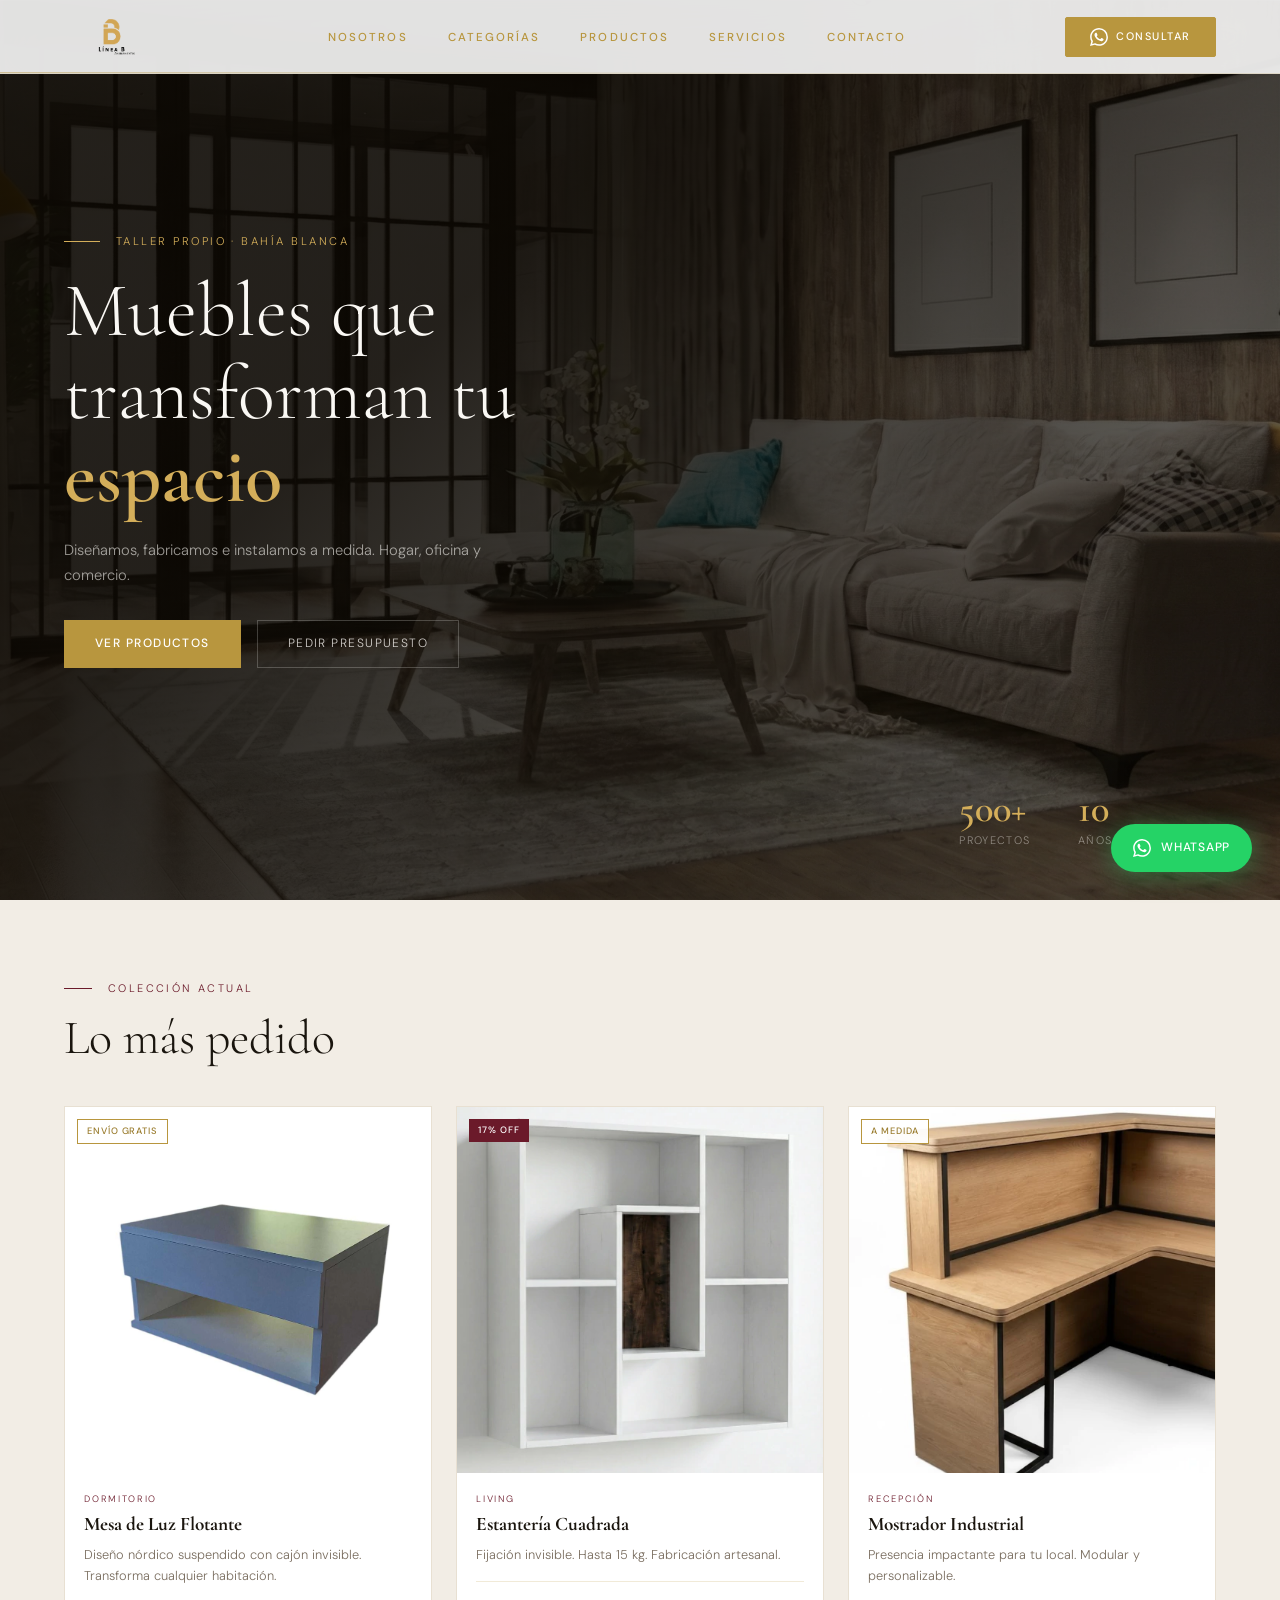
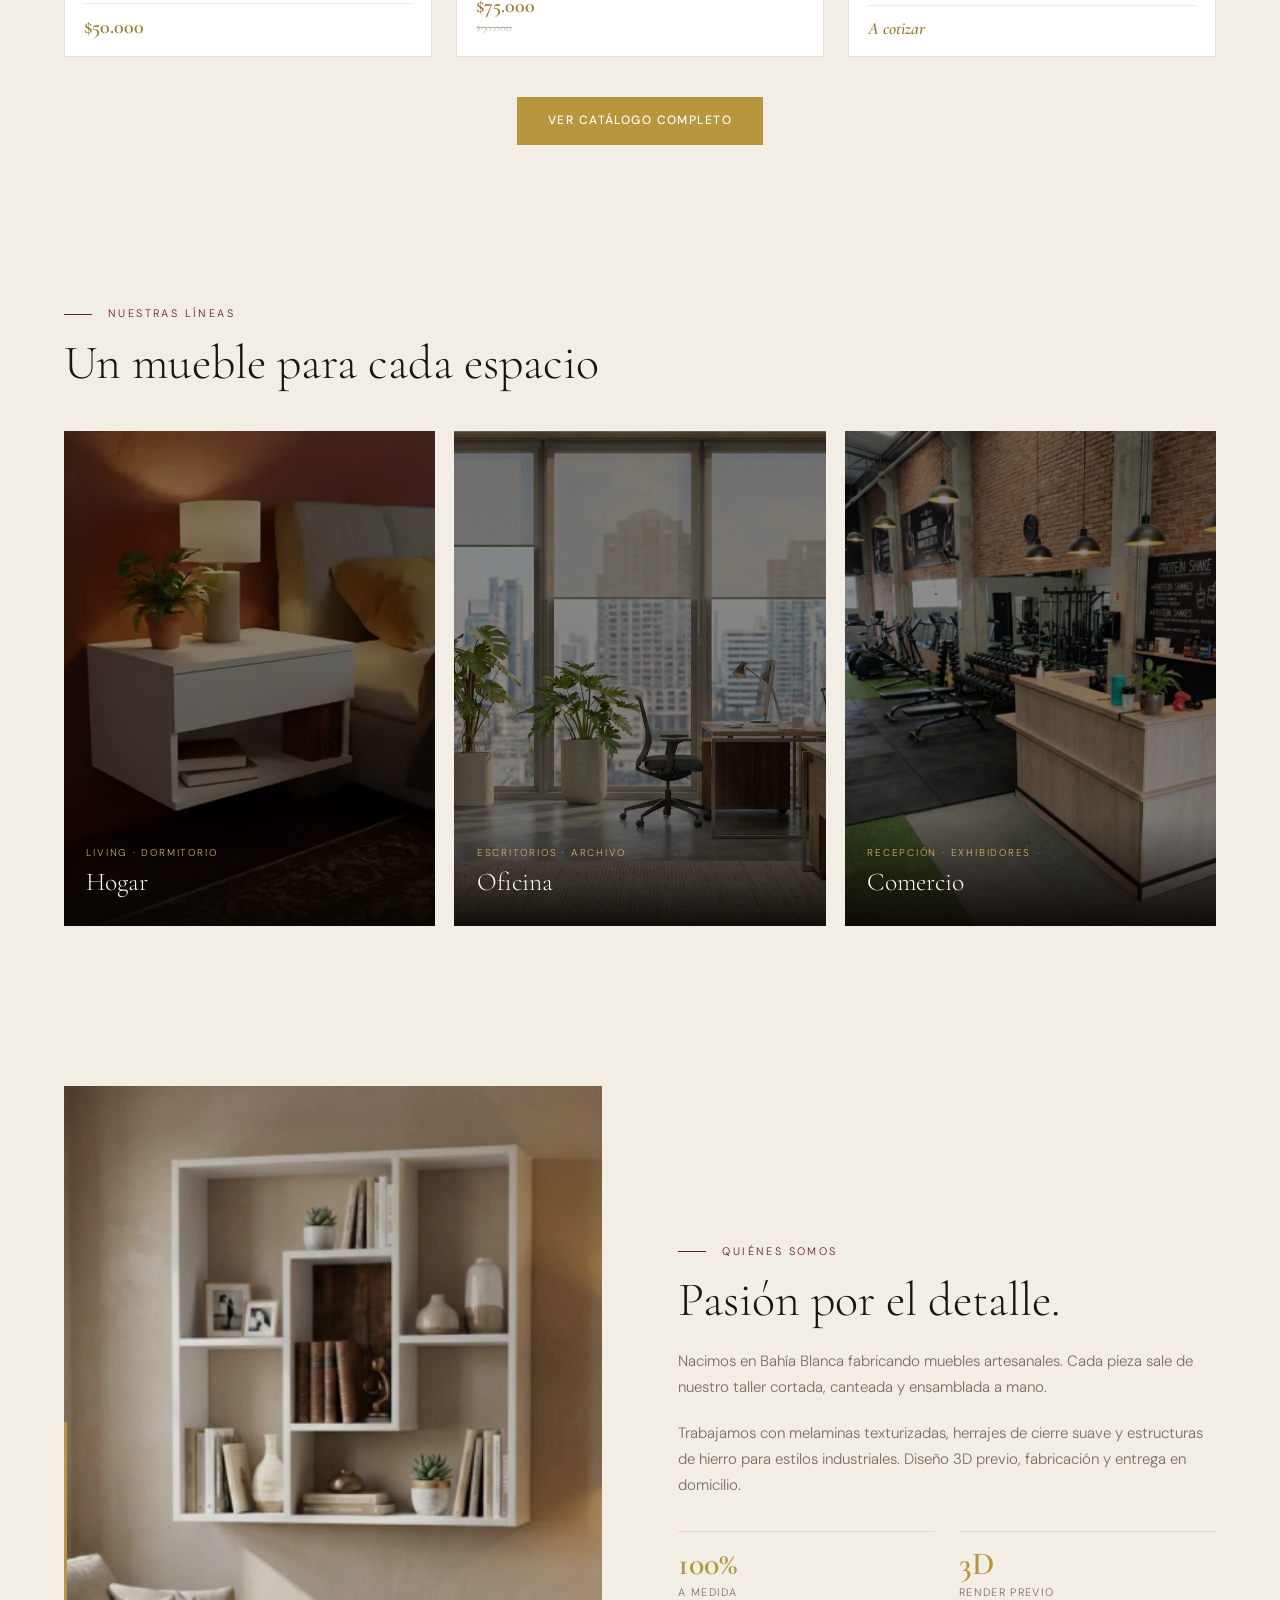
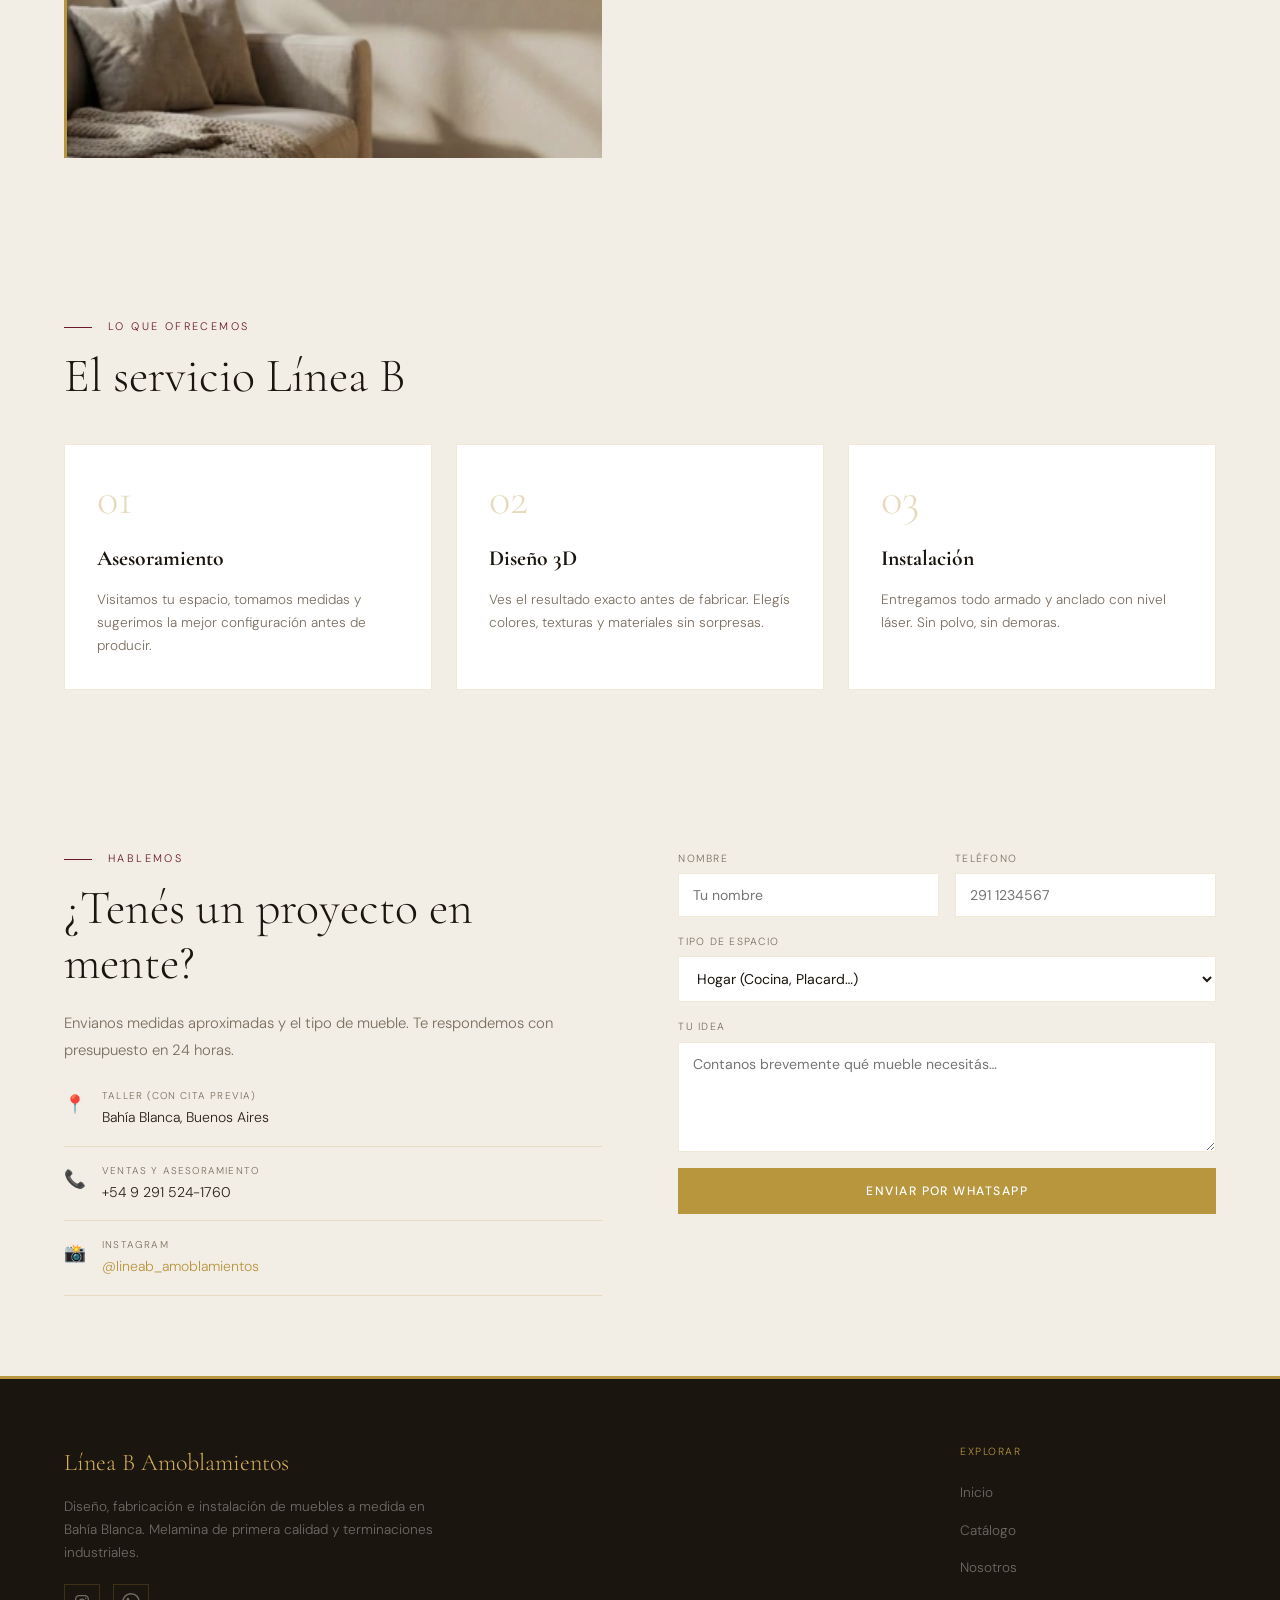
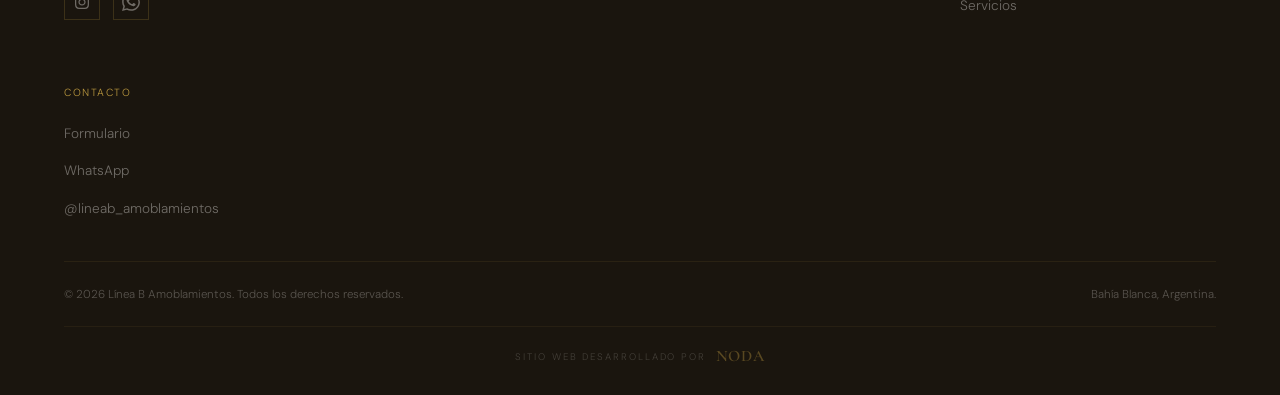
==== commit 0a942074: "actualice la pagina" ====
--- a/src/index.html
+++ b/src/index.html
@@ -1,25 +1,19 @@
 <!DOCTYPE html>
 <html lang="es">
-
 <head>
-  <meta charset="UTF-8" />
-  <meta name="viewport" content="width=device-width, initial-scale=1.0" />
+  <meta charset="UTF-8"/>
+  <meta name="viewport" content="width=device-width, initial-scale=1.0"/>
   <title>Línea B Amoblamientos – Muebles a Medida en Bahía Blanca</title>
-  <meta name="description"
-    content="Diseño, fabricación e instalación de muebles a medida en Bahía Blanca. Melamina de primera calidad, estilo nórdico e industrial.">
+  <meta name="description" content="Diseño, fabricación e instalación de muebles a medida en Bahía Blanca. Melamina de primera calidad, estilos nórdico e industrial.">
   <meta property="og:title" content="Línea B Amoblamientos">
   <meta property="og:description" content="Muebles a medida en Bahía Blanca.">
-  <meta property="og:image" content="logo/logo.webp">
-  <link rel="preconnect" href="https://fonts.googleapis.com" />
-  <link
-    href="https://fonts.googleapis.com/css2?family=Cormorant+Garamond:wght@300;400;600;700&family=DM+Sans:wght@300;400;500&display=swap"
-    rel="stylesheet" />
-  <link rel="stylesheet" href="global.css" />
+  <meta property="og:image" content="hero/hero-1.webp">
+  <link rel="preconnect" href="https://fonts.googleapis.com"/>
+  <link href="https://fonts.googleapis.com/css2?family=Cormorant+Garamond:wght@300;400;600;700&family=DM+Sans:wght@300;400;500&display=swap" rel="stylesheet"/>
+  <link rel="stylesheet" href="css/global.css"/>
 </head>
-
 <body>
 
-  <!-- COMPONENTE: NAVBAR -->
   <lineab-nav active="inicio"></lineab-nav>
 
   <!-- HERO -->
@@ -29,181 +23,132 @@
       <div class="hero-slide" style="background-image:url('hero/hero-2.webp')"></div>
       <div class="hero-slide" style="background-image:url('hero/hero-3.webp')"></div>
     </div>
-
     <div class="hero-content">
-      <div class="hero-tag">Artesanos de la madera</div>
-      <h1 class="hero-title">Amoblamientos pensados para tu <strong>comodidad</strong></h1>
-      <p class="hero-sub">Diseñamos y fabricamos muebles a medida combinando calidez nórdica y resistencia industrial.
-        Materiales de primera calidad para espacios exigentes en Bahía Blanca y la zona.</p>
-
+      <div class="hero-tag">Taller propio · Bahía Blanca</div>
+      <h1 class="hero-title">Muebles que transforman tu <strong>espacio</strong></h1>
+      <p class="hero-sub">Diseñamos, fabricamos e instalamos a medida. Hogar, oficina y comercio.</p>
       <div class="hero-btns">
-        <a href="productos.html" class="btn-primary">Ver catálogo completo</a>
-        <a href="#contacto" class="btn-secondary">Solicitar presupuesto</a>
-      </div>
-    </div>
-
+        <a href="html/productos.html" class="btn-primary">Ver productos</a>
+        <a href="#contacto" class="btn-secondary">Pedir presupuesto</a>
+      </div>
+    </div>
     <div class="hero-stats">
-      <div class="stat">
-        <div class="stat-num">500+</div>
-        <div class="stat-label">Proyectos terminados</div>
-      </div>
-      <div class="stat">
-        <div class="stat-num">10</div>
-        <div class="stat-label">Años de experiencia</div>
-      </div>
+      <div class="stat"><div class="stat-num">500+</div><div class="stat-label">Proyectos</div></div>
+      <div class="stat"><div class="stat-num">10</div><div class="stat-label">Años de experiencia</div></div>
     </div>
   </div>
 
-  <!-- NOSOTROS -->
-  <section id="nosotros" class="home-section">
-    <div class="nosotros-img">
-      <img src="estanteria-flotante/estanteria-escena.webp" alt="Taller de carpintería y materiales" loading="lazy" />
-    </div>
-    <div class="nosotros-text">
-      <div class="section-tag">Nuestra historia</div>
-      <h2 class="section-title">Pasión por el detalle y las terminaciones perfectas.</h2>
-      <p>Nacimos en Bahía Blanca con la premisa de devolverle el valor a los muebles artesanales. Cada pieza que sale de
-        nuestro taller es cortada, canteada y ensamblada a mano, asegurando un control de calidad que la producción en
-        masa no puede igualar.</p>
-      <p>Nos especializamos en melaminas texturizadas, herrajes de cierre suave y estructuras de hierro para estilos
-        industriales. Nuestro proceso incluye el diseño 3D previo, la fabricación meticulosa y la instalación en
-        domicilio.</p>
-
-      <div class="nosotros-grid">
-        <div class="nosotros-item">
-          <div class="nosotros-num">100%</div>
-          <div class="nosotros-item-label">A medida de tus espacios</div>
-        </div>
-        <div class="nosotros-item">
-          <div class="nosotros-num">3D</div>
-          <div class="nosotros-item-label">Render previo a producir</div>
-        </div>
-      </div>
-    </div>
-  </section>
-
-  <!-- CATEGORÍAS -->
-  <section id="categorias" class="home-section">
-    <div class="section-tag">Nuestras líneas</div>
-    <h2 class="section-title">Espacios con identidad</h2>
-
-    <div class="cat-grid">
-      <a href="productos-hogar.html" class="cat-card rv">
-        <img src="mesa-de-luz/mesa-escena.webp" alt="Amoblamientos para el hogar" loading="lazy" />
-        <div class="cat-card-info">
-          <div class="cat-card-tag">Living / Dormitorio</div>
-          <div class="cat-card-name">Hogar</div>
-        </div>
-        <div class="cat-card-arrow">→</div>
-      </a>
-
-      <a href="productos-oficina.html" class="cat-card rv">
-        <img src="hero/hero-2.webp" alt="Amoblamientos de oficina" loading="lazy" />
-        <div class="cat-card-info">
-          <div class="cat-card-tag">Escritorios / Archivo</div>
-          <div class="cat-card-name">Oficina</div>
-        </div>
-        <div class="cat-card-arrow">→</div>
-      </a>
-
-      <a href="productos-comercio.html" class="cat-card rv">
-        <img src="mostrador-recepcion/mostrador-escena.webp" alt="Modulares comerciales" loading="lazy" />
-        <div class="cat-card-info">
-          <div class="cat-card-tag">Recepción / Exhibidores</div>
-          <div class="cat-card-name">Comercio</div>
-        </div>
-        <div class="cat-card-arrow">→</div>
-      </a>
-    </div>
-  </section>
-
-  <!-- DESTACADOS -->
+  <!-- PRODUCTOS DESTACADOS (antes que nosotros) -->
   <section id="productos" class="home-section">
     <div class="section-tag">Colección actual</div>
-    <h2 class="section-title">Populares en Bahía Blanca</h2>
-
+    <h2 class="section-title">Lo más pedido</h2>
     <div class="pgrid">
-      <!-- MESA LUZ -->
-      <a href="producto-mesa-luz.html" class="pcard rv">
+      <a href="html/producto-mesa-luz.html" class="pcard rv">
         <div class="pcard-img">
           <div class="brow"><span class="b b-free">Envío Gratis</span></div>
-          <img src="mesa-de-luz/mesa-fondo.webp" alt="Mesa de luz flotante" loading="lazy" />
+          <img src="mesa-de-luz/mesa-fondo.webp" alt="Mesa de luz flotante" loading="lazy"/>
+          <div class="pcard-over"><span class="nav-cta">Ver detalle</span></div>
         </div>
         <div class="pcard-body">
           <div class="pcard-cat">Dormitorio</div>
           <h3 class="pcard-name">Mesa de Luz Flotante</h3>
-          <p class="pcard-desc">Diseño suspendido de melamina que optimiza el espacio con un cajón invisible. Perfecta
-            para camas modernas.</p>
-          <div class="pcard-foot">
-            <span class="price">$50.000</span>
-            <span class="btn-primary" style="padding:8px 16px; font-size:0.6rem;">Ver detalle</span>
-          </div>
-        </div>
-      </a>
-
-      <!-- ESTANTERIA -->
-      <a href="producto-estanteria.html" class="pcard rv">
+          <p class="pcard-desc">Diseño nórdico suspendido con cajón invisible. Transforma cualquier habitación.</p>
+          <div class="pcard-foot"><span class="price">$50.000</span></div>
+        </div>
+      </a>
+      <a href="html/producto-estanteria.html" class="pcard rv">
         <div class="pcard-img">
           <div class="brow"><span class="b b-off">17% OFF</span></div>
-          <img src="estanteria-flotante/estanteria-fondo.webp" alt="Estantería de melamina" loading="lazy" />
+          <img src="estanteria-flotante/estanteria-fondo.webp" alt="Estantería flotante" loading="lazy"/>
+          <div class="pcard-over"><span class="nav-cta">Ver detalle</span></div>
         </div>
         <div class="pcard-body">
           <div class="pcard-cat">Living</div>
           <h3 class="pcard-name">Estantería Cuadrada</h3>
-          <p class="pcard-desc">Repisa estructural con anclajes invisibles. Soporta hasta 15kg. Fabricación rápida.</p>
+          <p class="pcard-desc">Fijación invisible. Hasta 15 kg. Fabricación artesanal.</p>
           <div class="pcard-foot">
-            <div class="prices">
-              <span class="price">$75.000</span>
-              <span class="price-old">$90.000</span>
-            </div>
-            <span class="btn-primary" style="padding:8px 16px; font-size:0.6rem;">Ver detalle</span>
+            <div class="prices"><span class="price">$75.000</span><span class="price-old">$90.000</span></div>
           </div>
         </div>
       </a>
-
-      <!-- MOSTRADOR -->
-      <a href="producto-mostrador.html" class="pcard rv">
+      <a href="html/producto-mostrador.html" class="pcard rv">
         <div class="pcard-img">
           <div class="brow"><span class="b b-free">A medida</span></div>
-          <img src="mostrador-recepcion/mostrador-fondo.webp" alt="Mostrador comercial" loading="lazy" />
+          <img src="mostrador-recepcion/mostrador-fondo.webp" alt="Mostrador comercial" loading="lazy"/>
+          <div class="pcard-over"><span class="nav-cta">Consultar</span></div>
         </div>
         <div class="pcard-body">
           <div class="pcard-cat">Recepción</div>
           <h3 class="pcard-name">Mostrador Industrial</h3>
-          <p class="pcard-desc">Atención al cliente impecable. Combinación de texturado roble y frentes grafito.
-            Modular.</p>
-          <div class="pcard-foot">
-            <span class="price" style="font-size:1.1rem; font-style:italic">A cotizar</span>
-            <span class="btn-primary" style="padding:8px 16px; font-size:0.6rem;">Consultar</span>
-          </div>
-        </div>
-      </a>
+          <p class="pcard-desc">Presencia impactante para tu local. Modular y personalizable.</p>
+          <div class="pcard-foot"><span class="price" style="font-size:1.1rem;font-style:italic">A cotizar</span></div>
+        </div>
+      </a>
+    </div>
+    <div style="text-align:center;margin-top:2.5rem;">
+      <a href="html/productos.html" class="btn-primary">Ver catálogo completo</a>
+    </div>
+  </section>
+
+  <!-- CATEGORÍAS -->
+  <section id="categorias" class="home-section" style="background:var(--surface);">
+    <div class="section-tag">Nuestras líneas</div>
+    <h2 class="section-title">Un mueble para cada espacio</h2>
+    <div class="cat-grid">
+      <a href="html/productos-hogar.html" class="cat-card rv">
+        <img src="mesa-de-luz/mesa-escena.webp" alt="Hogar" loading="lazy"/>
+        <div class="cat-card-info"><div class="cat-card-tag">Living · Dormitorio</div><div class="cat-card-name">Hogar</div></div>
+        <div class="cat-card-arrow">→</div>
+      </a>
+      <a href="html/productos-oficina.html" class="cat-card rv">
+        <img src="hero/hero-2.webp" alt="Oficina" loading="lazy"/>
+        <div class="cat-card-info"><div class="cat-card-tag">Escritorios · Archivo</div><div class="cat-card-name">Oficina</div></div>
+        <div class="cat-card-arrow">→</div>
+      </a>
+      <a href="html/productos-comercio.html" class="cat-card rv">
+        <img src="mostrador-recepcion/mostrador-escena.webp" alt="Comercio" loading="lazy"/>
+        <div class="cat-card-info"><div class="cat-card-tag">Recepción · Exhibidores</div><div class="cat-card-name">Comercio</div></div>
+        <div class="cat-card-arrow">→</div>
+      </a>
+    </div>
+  </section>
+
+  <!-- NOSOTROS -->
+  <section id="nosotros" class="home-section">
+    <div class="nosotros-img rv">
+      <img src="estanteria-flotante/estanteria-escena.webp" alt="Taller Línea B" loading="lazy"/>
+    </div>
+    <div class="nosotros-text">
+      <div class="section-tag">Quiénes somos</div>
+      <h2 class="section-title">Pasión por el detalle.</h2>
+      <p>Nacimos en Bahía Blanca fabricando muebles artesanales. Cada pieza sale de nuestro taller cortada, canteada y ensamblada a mano.</p>
+      <p>Trabajamos con melaminas texturizadas, herrajes de cierre suave y estructuras de hierro para estilos industriales. Diseño 3D previo, fabricación y entrega en domicilio.</p>
+      <div class="nosotros-grid">
+        <div class="nosotros-item"><div class="nosotros-num">100%</div><div class="nosotros-item-label">A medida</div></div>
+        <div class="nosotros-item"><div class="nosotros-num">3D</div><div class="nosotros-item-label">Render previo</div></div>
+      </div>
     </div>
   </section>
 
   <!-- SERVICIOS -->
-  <section id="servicios" class="home-section">
-    <div class="section-tag">Valor agregado</div>
+  <section id="servicios" class="home-section" style="background:var(--surface);">
+    <div class="section-tag">Lo que ofrecemos</div>
     <h2 class="section-title">El servicio Línea B</h2>
-
     <div class="serv-grid">
       <div class="serv-item rv">
         <div class="serv-num">01</div>
-        <h3 class="serv-title">Asesoramiento en obra</h3>
-        <p class="serv-desc">Visitamos tu casa o local comercial para tomar medidas milimétricas y sugerir la mejor
-          configuración espacial antes de producir.</p>
-      </div>
-      <div class="serv-item rv" style="transition-delay: 0.1s">
+        <h3 class="serv-title">Asesoramiento</h3>
+        <p class="serv-desc">Visitamos tu espacio, tomamos medidas y sugerimos la mejor configuración antes de producir.</p>
+      </div>
+      <div class="serv-item rv" style="transition-delay:.1s">
         <div class="serv-num">02</div>
-        <h3 class="serv-title">Diseño 3D (Renderizado)</h3>
-        <p class="serv-desc">Bocetamos tu proyecto digitalmente para que elijas los colores y texturas de la melamina y
-          veas el resultado exacto sin sorpresas.</p>
-      </div>
-      <div class="serv-item rv" style="transition-delay: 0.2s">
+        <h3 class="serv-title">Diseño 3D</h3>
+        <p class="serv-desc">Ves el resultado exacto antes de fabricar. Elegís colores, texturas y materiales sin sorpresas.</p>
+      </div>
+      <div class="serv-item rv" style="transition-delay:.2s">
         <div class="serv-num">03</div>
-        <h3 class="serv-title">Instalación y Post-venta</h3>
-        <p class="serv-desc">Entregamos el amoblamiento completamente armado y anclado a tus paredes mediante niveles
-          láser. Sin polvo residual.</p>
+        <h3 class="serv-title">Instalación</h3>
+        <p class="serv-desc">Entregamos todo armado y anclado con nivel láser. Sin polvo, sin demoras.</p>
       </div>
     </div>
   </section>
@@ -212,74 +157,51 @@
   <section id="contacto" class="home-section">
     <div class="contact-info">
       <div class="section-tag">Hablemos</div>
-      <h2 class="section-title">¿Tenés un proyecto<br>en mente?</h2>
-      <p>Envíanos las medidas aproximadas y el tipo de mueble que buscas. Te preparamos un presupuesto preliminar sin
-        cargo dentro de las próximas 24 horas.</p>
-
+      <h2 class="section-title">¿Tenés un proyecto en mente?</h2>
+      <p>Envianos medidas aproximadas y el tipo de mueble. Te respondemos con presupuesto en 24 horas.</p>
       <div class="contact-detail">
         <div class="c-item">
           <div class="c-icon">📍</div>
-          <div>
-            <div class="c-label">Taller (Solo con cita previa)</div>
-            <div class="c-val">Bahía Blanca, Buenos Aires</div>
-          </div>
+          <div><div class="c-label">Taller (con cita previa)</div><div class="c-val">Bahía Blanca, Buenos Aires</div></div>
         </div>
         <div class="c-item">
           <div class="c-icon">📞</div>
-          <div>
-            <div class="c-label">Ventas y Asesoramiento</div>
-            <div class="c-val">+54 9 291 524-1760</div>
-          </div>
+          <div><div class="c-label">Ventas y Asesoramiento</div><div class="c-val">+54 9 291 524-1760</div></div>
         </div>
         <div class="c-item">
-          <div class="c-icon">✉️</div>
-          <div>
-            <div class="c-label">Email Directo</div>
-            <div class="c-val"><a href="/cdn-cgi/l/email-protection" class="__cf_email__" data-cfemail="7d0d0f180e080d08180e09120e3d111413181c1f531e1210531c0f">[email&#160;protected]</a></div>
-          </div>
+          <div class="c-icon">📸</div>
+          <div><div class="c-label">Instagram</div><div class="c-val"><a href="https://www.instagram.com/lineab_amoblamientos/" target="_blank" rel="noopener" style="color:var(--accent);text-decoration:none;">@lineab_amoblamientos</a></div></div>
         </div>
       </div>
     </div>
 
     <form class="contact-form">
       <div class="form-row">
-        <div class="form-group">
-          <label>Nombre y Apellido</label>
-          <input type="text" placeholder="Ej: Juan Pérez" required>
-        </div>
-        <div class="form-group">
-          <label>Teléfono</label>
-          <input type="tel" placeholder="Ej: 291 1234567" required>
-        </div>
+        <div class="form-group"><label>Nombre</label><input type="text" placeholder="Tu nombre" required></div>
+        <div class="form-group"><label>Teléfono</label><input type="tel" placeholder="291 1234567" required></div>
       </div>
       <div class="form-group">
-        <label>Tipo de Espacio</label>
+        <label>Tipo de espacio</label>
         <select>
-          <option>Hogar (Cocina, Placard, etc)</option>
+          <option>Hogar (Cocina, Placard…)</option>
           <option>Oficina / Estudio</option>
           <option>Local Comercial</option>
           <option>Otro</option>
         </select>
       </div>
-      <div class="form-group">
-        <label>Mensaje o Idea</label>
-        <textarea placeholder="Contanos brevemente qué mobiliario necesitás armar..." required></textarea>
-      </div>
+      <div class="form-group"><label>Tu idea</label><textarea placeholder="Contanos brevemente qué mueble necesitás…" required></textarea></div>
       <button type="button" class="form-submit" id="contactSubmit">Enviar por WhatsApp</button>
     </form>
   </section>
 
-  <!-- COMPONENTE: FOOTER -->
   <lineab-footer></lineab-footer>
 
-  <!-- CARGA COMPONENTES -->
-  <script data-cfasync="false" src="/cdn-cgi/scripts/5c5dd728/cloudflare-static/email-decode.min.js"></script><script src="components.js"></script>
-
+  <script src="js/components.js"></script>
   <script>
     // Hero Slider
-    let hs = document.querySelectorAll('.hero-slide');
+    const hs = document.querySelectorAll('.hero-slide');
     let hcur = 0;
-    if (hs.length > 0) {
+    if (hs.length > 1) {
       setInterval(() => {
         hs[hcur].classList.remove('active');
         hcur = (hcur + 1) % hs.length;
@@ -287,54 +209,39 @@
       }, 7000);
     }
 
-    // Scroll Reveal Intersection Observer
-    const observer = new IntersectionObserver((entries) => {
-      entries.forEach(entry => {
-        if (entry.isIntersecting) {
-          entry.target.classList.add('in');
+    // Scroll reveal
+    const obs = new IntersectionObserver(entries => {
+      entries.forEach(e => { if (e.isIntersecting) e.target.classList.add('in'); });
+    }, { threshold: 0.1 });
+    document.querySelectorAll('.rv').forEach(el => obs.observe(el));
+
+    // WhatsApp form
+    document.getElementById('contactSubmit').addEventListener('click', () => {
+      const form    = document.querySelector('.contact-form');
+      const nombre  = form.querySelector('input[type="text"]').value.trim();
+      const tel     = form.querySelector('input[type="tel"]').value.trim();
+      const tipo    = form.querySelector('select').value;
+      const mensaje = form.querySelector('textarea').value.trim();
+
+      const fields = [form.querySelector('input[type="text"]'), form.querySelector('input[type="tel"]'), form.querySelector('textarea')];
+      let valid = true;
+      fields.forEach(el => {
+        if (!el.value.trim()) {
+          el.style.borderColor = '#c0392b';
+          el.addEventListener('input', () => el.style.borderColor = '', { once: true });
+          valid = false;
         }
       });
-    }, { threshold: 0.1 });
-
-    document.querySelectorAll('.rv').forEach(el => observer.observe(el));
-
-    // WhatsApp form submission
-    const contactForm = document.querySelector('.contact-form');
-    const submitBtn = document.getElementById('contactSubmit');
-    if (submitBtn && contactForm) {
-      submitBtn.addEventListener('click', () => {
-        const nombre = contactForm.querySelector('input[type="text"]').value.trim();
-        const tel = contactForm.querySelector('input[type="tel"]').value.trim();
-        const tipo = contactForm.querySelector('select').value;
-        const mensaje = contactForm.querySelector('textarea').value.trim();
-
-        const required = [
-          contactForm.querySelector('input[type="text"]'),
-          contactForm.querySelector('input[type="tel"]'),
-          contactForm.querySelector('textarea')
-        ];
-
-        let valid = true;
-        required.forEach(el => {
-          if (!el.value.trim()) {
-            el.style.borderColor = '#c0392b';
-            el.addEventListener('input', () => el.style.borderColor = '', { once: true });
-            valid = false;
-          }
-        });
-        if (!valid) return;
-
-        const text =
-          `Hola, Línea B Amoblamientos! 👋\n\n` +
-          `📋 *Nueva consulta desde el sitio web*\n\n` +
-          `• *Nombre:* ${nombre}\n` +
-          `• *Teléfono:* ${tel}\n` +
-          `• *Tipo de espacio:* ${tipo}\n` +
-          `• *Mensaje:* ${mensaje}`;
-
-        window.open('https://wa.me/542915241760?text=' + encodeURIComponent(text), '_blank');
-      });
-    }
+      if (!valid) return;
+
+      const text =
+        `Hola, Línea B! 👋\n\n` +
+        `• *Nombre:* ${nombre}\n` +
+        `• *Teléfono:* ${tel}\n` +
+        `• *Espacio:* ${tipo}\n` +
+        `• *Mensaje:* ${mensaje}`;
+      window.open('https://wa.me/542915241760?text=' + encodeURIComponent(text), '_blank');
+    });
   </script>
 </body>
 </html>
--- a/src/css/global.css
+++ b/src/css/global.css
@@ -0,0 +1,479 @@
+/* ══════════════════════════════════
+   DESIGN TOKENS — Blanco / Dorado / Bordo / Crema
+   ══════════════════════════════════ */
+:root {
+  --bg:            #faf8f4;
+  --surface:       #f2ede5;
+  --card:          #ffffff;
+  --card-border:   #e8e0d2;
+  --accent:        #b8963e;
+  --accent2:       #9a7c2e;
+  --accent-light:  #d4ae5a;
+  --accent-glow:   rgba(184,150,62,0.2);
+  --bordo:         #6b1a2a;
+  --bordo2:        #8b2233;
+  --bordo-soft:    rgba(107,26,42,0.07);
+  --text:          #2a2118;
+  --ink:           #1a150e;
+  --muted:         #7a6e60;
+  --soft:          #9a9080;
+  --mid:           #5a4e42;
+  --rule:          rgba(184,150,62,0.15);
+  --border:        rgba(184,150,62,0.2);
+  --border-strong: rgba(184,150,62,0.35);
+  --sub:           #9a9080;
+  --nav-bg:        rgba(255,255,255,0.95);
+  --nav-h:         74px;
+  --radius:        2px;
+  --ease-out:      cubic-bezier(0.25,0.46,0.45,0.94);
+  --ease-spring:   cubic-bezier(0.34,1.56,0.64,1);
+}
+
+/* ══════════════════════════════════
+   RESET & BASE
+   ══════════════════════════════════ */
+*,*::before,*::after{box-sizing:border-box;margin:0;padding:0}
+html{scroll-behavior:smooth}
+body{
+  background:var(--bg);color:var(--text);
+  font-family:'DM Sans',sans-serif;font-weight:300;
+  line-height:1.65;overflow-x:hidden;
+  -webkit-font-smoothing:antialiased;
+}
+
+/* ══════════════════════════════════
+   NAVIGATION
+   ══════════════════════════════════ */
+nav.primary-nav{
+  position:fixed;top:0;left:0;right:0;height:var(--nav-h);
+  display:flex;align-items:center;justify-content:space-between;
+  padding:0 5vw;
+  background: linear-gradient(135deg, rgba(255,255,255,0.95) 0%, rgba(248,248,248,0.95) 50%, rgba(255,255,255,0.95) 100%);
+  -webkit-backdrop-filter:blur(24px);
+  backdrop-filter:blur(24px);
+  border-bottom:1px solid rgba(184,150,62,0.18);
+  z-index:300;transition:all 0.4s var(--ease-out);
+}
+nav.primary-nav::after{
+  content:'';position:absolute;bottom:0;left:0;right:0;height:1px;
+  background:linear-gradient(90deg,var(--accent) 0%,transparent 60%);
+  opacity:0.45;
+}
+.nav-logo img{height:42px;width:auto;display:block;transition:transform 0.3s;}
+.nav-logo:hover img{transform:scale(1.05);}
+.nav-links{display:flex;gap:2.5rem;list-style:none;}
+.nav-links a{
+  font-size:.72rem;letter-spacing:.18em;text-transform:uppercase;
+  font-weight:500;color:var(--accent);text-decoration:none;
+  transition:color 0.3s var(--ease-out);position:relative;padding:6px 0;
+}
+.nav-links a::after{
+  content:'';position:absolute;bottom:0;left:0;width:0;height:1px;
+  background:var(--accent-light);transition:width 0.4s var(--ease-out);
+}
+.nav-links a:hover,.nav-links a.active{color:var(--accent-light);}
+.nav-links a:hover::after,.nav-links a.active::after{width:100%;}
+.nav-cta{
+  display:flex;align-items:center;gap:.5rem;
+  font-size:.68rem;letter-spacing:.14em;text-transform:uppercase;
+  font-weight:500;color:#fff;background:var(--accent);
+  border:1px solid var(--accent);padding:10px 24px;
+  text-decoration:none;transition:all 0.3s var(--ease-out);
+  border-radius:var(--radius);
+}
+.nav-cta:hover{background:var(--accent2);border-color:var(--accent2);box-shadow:0 0 20px var(--accent-glow);}
+
+.hamburger{display:none;flex-direction:column;gap:6px;cursor:pointer;background:none;border:none;padding:4px;}
+.hamburger span{width:28px;height:1.5px;background:var(--accent-light);display:block;transition:0.3s var(--ease-out);}
+.hamburger.open span:nth-child(1){transform:translateY(7.5px) rotate(45deg);}
+.hamburger.open span:nth-child(2){opacity:0;}
+.hamburger.open span:nth-child(3){transform:translateY(-7.5px) rotate(-45deg);}
+
+.nav-links.open{
+  display:flex !important;flex-direction:column;gap:0;
+  position:fixed;top:var(--nav-h);right:0;
+  width:min(300px,82vw);height:calc(100vh - var(--nav-h));
+  background: linear-gradient(135deg, rgba(255,255,255,0.98) 0%, rgba(248,248,248,0.98) 50%, rgba(255,255,255,0.98) 100%);
+  -webkit-backdrop-filter:blur(24px);backdrop-filter:blur(24px);
+  padding:1.5rem 2rem 3rem;
+  border-left:1px solid rgba(184,150,62,0.18);
+  z-index:299;animation:slideInRight 0.35s var(--ease-out);
+  overflow-y:auto;
+}
+.nav-links.open li{border-bottom:1px solid rgba(184,150,62,0.1);}
+.nav-links.open a{display:block;padding:.9rem 0;font-size:.84rem;color:var(--accent);}
+.nav-links.open a:hover{color:var(--accent-light);}
+
+/* Nav overlay */
+.nav-overlay{display:none;position:fixed;inset:0;z-index:298;background:rgba(0,0,0,0.4);}
+.nav-overlay.open{display:block;}
+
+/* ══════════════════════════════════
+   PAGE LAYOUT
+   ══════════════════════════════════ */
+.page{padding-top:var(--nav-h);background:var(--bg);}
+
+.breadcrumb{
+  max-width:1280px;margin:0 auto;
+  padding:1.4rem 5vw .4rem;
+  display:flex;align-items:center;flex-wrap:wrap;gap:.5rem;
+  font-size:.66rem;letter-spacing:.1em;text-transform:uppercase;
+  color:var(--soft);animation:fadeIn 0.6s var(--ease-out) both;
+}
+.breadcrumb a{color:var(--soft);text-decoration:none;transition:color 0.2s;}
+.breadcrumb a:hover{color:var(--accent);}
+.breadcrumb span{color:var(--border-strong);}
+
+.product{
+  max-width:1280px;margin:0 auto;
+  display:grid;grid-template-columns:1.15fr 1fr;
+  gap:5vw;padding:2rem 5vw 7rem;align-items:start;
+}
+
+/* ══════════════════════════════════
+   CAROUSEL
+   ══════════════════════════════════ */
+.carousel{position:sticky;top:calc(var(--nav-h) + 1.5rem);animation:fadeSlideUp 0.6s var(--ease-out) both;}
+.car-main{
+  position:relative;overflow:hidden;
+  background:var(--surface);border:1px solid var(--border);
+  aspect-ratio:4/3.2;cursor:zoom-in;user-select:none;
+}
+.car-main::before{
+  content:'';position:absolute;top:0;left:0;
+  width:44px;height:44px;
+  border-top:2px solid var(--accent);border-left:2px solid var(--accent);
+  z-index:4;pointer-events:none;transition:width 0.3s,height 0.3s;
+}
+.car-main::after{
+  content:'';position:absolute;bottom:0;right:0;
+  width:44px;height:44px;
+  border-bottom:2px solid var(--accent);border-right:2px solid var(--accent);
+  z-index:4;pointer-events:none;transition:width 0.3s,height 0.3s;
+}
+.car-main:hover::before,.car-main:hover::after{width:60px;height:60px;}
+.car-track{display:flex;width:100%;height:100%;transition:transform 0.6s cubic-bezier(0.4,0,0.2,1);}
+.car-slide{flex:0 0 100%;width:100%;height:100%;}
+.car-slide img{width:100%;height:100%;object-fit:cover;display:block;transition:transform 0.7s var(--ease-out);}
+.car-main:hover .car-slide.cur img{transform:scale(1.04);}
+.car-btn{
+  position:absolute;top:50%;transform:translateY(-50%);
+  width:44px;height:44px;background:rgba(255,255,255,0.88);
+  -webkit-backdrop-filter:blur(12px);backdrop-filter:blur(12px);
+  border:1px solid rgba(255,255,255,0.4);
+  display:flex;align-items:center;justify-content:center;
+  cursor:pointer;z-index:5;font-size:1.1rem;color:var(--ink);
+  transition:all 0.3s var(--ease-out);opacity:0;border-radius:50%;
+}
+.car-main:hover .car-btn{opacity:1;}
+.car-btn:hover{background:var(--accent);color:#fff;border-color:var(--accent);transform:translateY(-50%) scale(1.1);}
+.car-btn.prev{left:16px;}.car-btn.next{right:16px;}
+.car-badge{
+  position:absolute;top:16px;right:16px;z-index:6;
+  background:var(--accent);color:#fff;
+  font-size:.56rem;letter-spacing:.15em;text-transform:uppercase;font-weight:600;
+  padding:6px 14px;animation:badgePop 0.6s 0.3s var(--ease-spring) both;
+}
+.car-dots{display:flex;justify-content:center;gap:.6rem;padding:1rem 0 0;}
+.car-dot{width:8px;height:8px;border-radius:50%;background:var(--border-strong);cursor:pointer;border:none;padding:0;transition:all 0.3s var(--ease-spring);}
+.car-dot.on{background:var(--accent);transform:scale(1.4);}
+.car-dot:hover:not(.on){background:var(--accent2);transform:scale(1.2);}
+.car-thumbs{display:grid;grid-template-columns:repeat(2,1fr);gap:.8rem;margin-top:.8rem;}
+.car-thumb{
+  aspect-ratio:3/2;overflow:hidden;border:1px solid var(--border);
+  background:var(--surface);cursor:pointer;position:relative;
+  transition:all 0.3s var(--ease-out);
+}
+.car-thumb::after{content:'';position:absolute;inset:0;background:rgba(250,248,244,0.3);transition:opacity 0.3s;}
+.car-thumb:hover::after,.car-thumb.on::after{opacity:0;}
+.car-thumb.on{border-color:var(--accent);box-shadow:0 0 0 1px var(--accent);}
+.car-thumb img{width:100%;height:100%;object-fit:cover;display:block;transition:transform 0.5s var(--ease-out);}
+.car-thumb:hover img{transform:scale(1.08);}
+
+/* ══════════════════════════════════
+   META / PRODUCT INFO
+   ══════════════════════════════════ */
+.meta{display:flex;flex-direction:column;animation:fadeSlideUp 0.6s 0.15s var(--ease-out) both;}
+.meta-cat{
+  font-size:.62rem;letter-spacing:.22em;text-transform:uppercase;
+  color:var(--bordo);font-weight:500;
+  display:flex;align-items:center;gap:.7rem;margin-bottom:1rem;
+}
+.meta-cat::before{content:'';width:26px;height:1px;background:var(--bordo);animation:lineGrow 0.8s 0.4s var(--ease-out) both;}
+.meta h1{font-family:'Cormorant Garamond',serif;font-size:clamp(2rem,3.4vw,2.8rem);font-weight:400;line-height:1.15;color:var(--ink);margin-bottom:.4rem;letter-spacing:-.01em;}
+.meta h1 em{font-style:italic;color:var(--accent2);}
+.divider{width:100%;height:1px;background:linear-gradient(90deg,var(--accent) 0%,var(--rule) 50%,transparent 100%);margin:1.4rem 0;position:relative;overflow:hidden;}
+.divider::after{content:'';position:absolute;top:0;left:-100%;width:60px;height:100%;background:linear-gradient(90deg,transparent,rgba(184,150,62,0.5),transparent);animation:shimmer 3s 1s ease-in-out infinite;}
+.price-row{display:flex;align-items:center;gap:.8rem;flex-wrap:wrap;margin-bottom:1.5rem;animation:fadeSlideUp 0.5s 0.25s var(--ease-out) both;}
+.price{font-family:'Cormorant Garamond',serif;font-size:2.2rem;font-weight:600;color:var(--ink);line-height:1;}
+.price-old{font-family:'Cormorant Garamond',serif;font-size:1.2rem;color:var(--muted);text-decoration:line-through;opacity:.7;}
+.price-badge{font-size:.56rem;letter-spacing:.12em;text-transform:uppercase;font-weight:600;background:var(--bordo);color:#fff;padding:4px 10px;border-radius:var(--radius);animation:badgePop 0.5s 0.5s var(--ease-spring) both;}
+.price-saving{font-size:.7rem;color:var(--bordo2);font-weight:400;letter-spacing:.04em;margin-left:auto;}
+.price-consult{margin-bottom:1.5rem;}
+.price-consult-main{font-family:'Cormorant Garamond',serif;font-size:1.8rem;color:var(--ink);font-style:italic;line-height:1;margin-bottom:.3rem;}
+.price-consult-note{font-size:.7rem;letter-spacing:.1em;text-transform:uppercase;color:var(--soft);}
+.desc{font-size:.92rem;color:var(--mid);line-height:1.8;margin-bottom:1.8rem;}
+.block-title{font-size:.62rem;letter-spacing:.2em;text-transform:uppercase;color:var(--muted);font-weight:500;margin-bottom:1rem;display:flex;align-items:center;gap:.6rem;}
+.block-title::after{content:'';flex:1;height:1px;background:linear-gradient(90deg,var(--rule),transparent);}
+.usos{display:grid;grid-template-columns:1fr 1fr;border-top:1px solid var(--border);border-left:1px solid var(--border);margin-bottom:1.8rem;}
+.uso{border-right:1px solid var(--border);border-bottom:1px solid var(--border);padding:.85rem 1rem;display:flex;align-items:center;gap:.6rem;font-size:.84rem;color:var(--mid);transition:all 0.3s var(--ease-out);}
+.uso:hover{background:var(--bordo-soft);color:var(--ink);transform:translateX(2px);}
+.uso-ico{font-size:1rem;flex-shrink:0;}
+.specs{display:grid;grid-template-columns:1fr 1fr;border-top:1px solid var(--border);border-left:1px solid var(--border);margin-bottom:1.8rem;}
+.spec{border-right:1px solid var(--border);border-bottom:1px solid var(--border);padding:.85rem 1rem;transition:background 0.3s var(--ease-out);}
+.spec:hover{background:rgba(184,150,62,0.05);}
+.spec-k{font-size:.56rem;letter-spacing:.15em;text-transform:uppercase;color:var(--soft);margin-bottom:.25rem;}
+.spec-v{font-size:.88rem;color:var(--ink);font-weight:400;}
+.features{list-style:none;display:flex;flex-direction:column;gap:.55rem;margin-bottom:2rem;}
+.features li{font-size:.88rem;color:var(--mid);display:flex;align-items:flex-start;gap:.65rem;padding:.4rem .5rem;transition:all 0.25s var(--ease-out);}
+.features li:hover{background:rgba(184,150,62,0.05);color:var(--ink);transform:translateX(4px);}
+.features li::before{content:'—';color:var(--accent);font-family:'Cormorant Garamond',serif;line-height:1.6;flex-shrink:0;font-size:.82rem;transition:color 0.2s;}
+.features li:hover::before{color:var(--bordo);}
+.btn-wa{
+  display:flex;align-items:center;justify-content:center;gap:.65rem;
+  background:#25D366;color:#fff;padding:1.1rem 1.8rem;
+  font-size:.72rem;letter-spacing:.15em;text-transform:uppercase;font-weight:500;
+  text-decoration:none;border:1px solid #25D366;
+  transition:all 0.3s var(--ease-out);margin-bottom:.6rem;position:relative;overflow:hidden;
+}
+.btn-wa::before{content:'';position:absolute;top:0;left:-100%;width:100%;height:100%;background:linear-gradient(90deg,transparent,rgba(255,255,255,0.2),transparent);transition:left 0.5s;}
+.btn-wa:hover::before{left:100%;}
+.btn-wa:hover{background:transparent;color:#25D366;}
+.btn-back{display:flex;align-items:center;justify-content:center;gap:.55rem;background:transparent;color:var(--muted);padding:.88rem 1.8rem;font-size:.68rem;letter-spacing:.15em;text-transform:uppercase;font-weight:400;text-decoration:none;border:1px solid var(--border);transition:all 0.3s var(--ease-out);}
+.btn-back:hover{border-color:var(--accent);color:var(--ink);transform:translateX(-3px);}
+.trust{display:grid;grid-template-columns:repeat(4,1fr);border:1px solid var(--border);margin-top:2rem;animation:fadeSlideUp 0.5s 0.35s var(--ease-out) both;}
+.trust-item{padding:1rem .4rem;text-align:center;border-right:1px solid var(--border);display:flex;flex-direction:column;align-items:center;gap:.4rem;transition:all 0.3s var(--ease-out);}
+.trust-item:last-child{border-right:none;}
+.trust-item:hover{background:var(--bordo-soft);transform:translateY(-2px);}
+.t-ico{font-size:1.2rem;line-height:1;filter:grayscale(1);opacity:.7;transition:all 0.3s;}
+.trust-item:hover .t-ico{filter:grayscale(0);opacity:1;transform:scale(1.1);}
+.t-lbl{font-size:.54rem;letter-spacing:.12em;text-transform:uppercase;color:var(--soft);line-height:1.35;transition:color 0.2s;}
+.trust-item:hover .t-lbl{color:var(--bordo);}
+
+/* ══════════════════════════════════
+   ANIMATIONS
+   ══════════════════════════════════ */
+@keyframes fadeSlideUp{from{opacity:0;transform:translateY(24px)}to{opacity:1;transform:translateY(0)}}
+@keyframes fadeIn{from{opacity:0}to{opacity:1}}
+@keyframes slideInRight{from{opacity:0;transform:translateX(40px)}to{opacity:1;transform:translateX(0)}}
+@keyframes shimmer{0%{left:-100%}50%{left:100%}100%{left:100%}}
+@keyframes badgePop{from{opacity:0;transform:scale(0.7)}to{opacity:1;transform:scale(1)}}
+@keyframes lineGrow{from{width:0}to{width:26px}}
+@keyframes slideDown{from{opacity:0;transform:translateY(-8px)}to{opacity:1;transform:translateY(0)}}
+@keyframes hero-zoom{from{transform:scale(1)}to{transform:scale(1.04)}}
+
+/* ══════════════════════════════════
+   HERO
+   ══════════════════════════════════ */
+#hero{min-height:100vh;display:flex;align-items:center;position:relative;overflow:hidden;padding:0 5vw;}
+.cat-hero{min-height:52vh;display:flex;align-items:center;position:relative;overflow:hidden;margin-top:var(--nav-h);padding:60px 5vw 50px;}
+.cat-hero::before{content:'MUEBLES';position:absolute;right:-1vw;bottom:-20px;font-family:'Cormorant Garamond',serif;font-size:clamp(6rem,16vw,15rem);font-weight:700;color:rgba(255,255,255,0.04);letter-spacing:.04em;user-select:none;white-space:nowrap;}
+.hero-bg,.cat-hero-bg{position:absolute;inset:0;overflow:hidden;z-index:0;}
+.hero-slide,.cat-slide{position:absolute;inset:0;background-position:center;background-size:cover;background-repeat:no-repeat;opacity:0;transform:scale(1.06);transition:opacity 1s ease,transform 1.2s ease;}
+.hero-slide.active,.cat-slide.active{opacity:1;transform:scale(1);animation:hero-zoom 8s ease-in-out infinite alternate;}
+.hero-bg::after,.cat-hero::after{content:'';position:absolute;inset:0;background:linear-gradient(135deg,rgba(12,8,3,0.9) 35%,rgba(12,8,3,0.52) 100%);z-index:1;}
+.cat-hero>*{z-index:2;position:relative;}
+.hero-content{position:relative;z-index:2;max-width:600px;}
+.hero-tag,.hero-eyebrow{font-size:.7rem;letter-spacing:.22em;text-transform:uppercase;color:var(--accent-light);margin-bottom:1.2rem;display:flex;align-items:center;gap:1rem;}
+.hero-tag::before,.hero-eyebrow::before{content:'';width:36px;height:1px;background:var(--accent-light);}
+.hero-eyebrow{font-size:.65rem;margin-bottom:.9rem;}
+.hero-title,.cat-hero h1{font-family:'Cormorant Garamond',serif;font-size:clamp(2.8rem,6vw,4.8rem);font-weight:300;line-height:1.08;color:#faf8f4;margin-bottom:1.2rem;}
+.cat-hero h1{font-size:clamp(2.2rem,5vw,3.5rem);}
+.hero-title strong{color:var(--accent-light);font-weight:600;}
+.hero-sub,.cat-hero p{color:rgba(250,248,244,0.6);font-size:.92rem;margin-bottom:2rem;max-width:440px;line-height:1.7;}
+.cat-hero p{font-size:.86rem;margin-top:.8rem;}
+.hero-btns{display:flex;gap:1rem;flex-wrap:wrap;}
+.btn-primary{background:var(--accent);color:#fff;padding:13px 30px;font-size:.75rem;letter-spacing:.12em;text-transform:uppercase;text-decoration:none;border:1px solid var(--accent);transition:background 0.25s,border-color 0.25s;display:inline-block;font-weight:500;}
+.btn-primary:hover{background:var(--accent2);border-color:var(--accent2);}
+.btn-secondary{background:transparent;color:rgba(250,248,244,0.82);padding:13px 30px;font-size:.75rem;letter-spacing:.12em;text-transform:uppercase;text-decoration:none;border:1px solid rgba(250,248,244,0.22);transition:border-color 0.25s,color 0.25s;display:inline-block;}
+.btn-secondary:hover{border-color:var(--accent-light);color:var(--accent-light);}
+.hero-stats{position:absolute;bottom:50px;right:5vw;display:flex;gap:3rem;z-index:2;}
+.stat-num{font-family:'Cormorant Garamond',serif;font-size:2.4rem;font-weight:600;color:var(--accent-light);line-height:1;}
+.stat-label{font-size:.68rem;letter-spacing:.12em;text-transform:uppercase;color:rgba(250,248,244,0.45);margin-top:4px;}
+
+/* ══════════════════════════════════
+   HOME SECTIONS
+   ══════════════════════════════════ */
+.home-section{padding:80px 5vw;}
+.section-tag{font-size:.68rem;letter-spacing:.22em;text-transform:uppercase;color:var(--bordo);margin-bottom:.8rem;display:flex;align-items:center;gap:1rem;}
+.section-tag::before{content:'';width:28px;height:1px;background:var(--bordo);}
+.section-title{font-family:'Cormorant Garamond',serif;font-size:clamp(1.9rem,4vw,3rem);font-weight:300;color:var(--ink);line-height:1.15;margin-bottom:1.2rem;}
+
+/* NOSOTROS */
+#nosotros{background:var(--surface);display:grid;grid-template-columns:1fr 1fr;gap:6vw;align-items:center;}
+.nosotros-img{position:relative;aspect-ratio:4/5;overflow:hidden;}
+.nosotros-img img{width:100%;height:100%;object-fit:cover;filter:brightness(0.88);transition:transform 0.5s;}
+.nosotros-img:hover img{transform:scale(1.04);}
+.nosotros-img::after{content:'';position:absolute;bottom:0;left:0;width:3px;height:50%;background:var(--accent);}
+.nosotros-text p{color:var(--muted);margin-bottom:1.2rem;font-size:.94rem;line-height:1.75;}
+.nosotros-grid{display:grid;grid-template-columns:1fr 1fr;gap:1.5rem;margin-top:2rem;}
+.nosotros-item{border-top:1px solid var(--border);padding-top:1rem;}
+.nosotros-num{font-family:'Cormorant Garamond',serif;font-size:2rem;font-weight:600;color:var(--accent);line-height:1;}
+.nosotros-item-label{font-size:.68rem;letter-spacing:.12em;text-transform:uppercase;color:var(--muted);margin-top:4px;}
+
+/* CATEGORÍAS */
+#categorias{background:var(--bg);}
+.cat-grid{display:grid;grid-template-columns:repeat(3,1fr);gap:1.2rem;margin-top:2.5rem;}
+.cat-card{position:relative;overflow:hidden;aspect-ratio:3/4;cursor:pointer;text-decoration:none;}
+.cat-card img{width:100%;height:100%;object-fit:cover;transition:transform 0.5s;filter:brightness(0.55);}
+.cat-card:hover img{transform:scale(1.06);filter:brightness(0.45);}
+.cat-card-info{position:absolute;bottom:0;left:0;right:0;padding:1.8rem 1.4rem;background:linear-gradient(to top,rgba(8,4,1,0.88),transparent);}
+.cat-card-tag{font-size:.62rem;letter-spacing:.18em;text-transform:uppercase;color:var(--accent-light);margin-bottom:.3rem;}
+.cat-card-name{font-family:'Cormorant Garamond',serif;font-size:1.6rem;font-weight:300;color:#faf8f4;line-height:1.2;}
+.cat-card-arrow{position:absolute;top:1.2rem;right:1.2rem;width:34px;height:34px;border:1px solid rgba(212,174,90,0.4);display:flex;align-items:center;justify-content:center;color:var(--accent-light);transform:translateY(-4px);opacity:0;transition:opacity 0.3s,transform 0.3s;}
+.cat-card:hover .cat-card-arrow{opacity:1;transform:translateY(0);}
+
+/* PRODUCTOS destacados */
+#productos{background:var(--surface);}
+.pgrid{display:grid;grid-template-columns:repeat(3,1fr);gap:1.5rem;margin-top:2.5rem;}
+.pcard{background:var(--card);border:1px solid var(--card-border);display:flex;flex-direction:column;transition:box-shadow 0.3s,transform 0.3s,border-color 0.3s;overflow:hidden;text-decoration:none;}
+.pcard:hover{transform:translateY(-5px);box-shadow:0 20px 50px rgba(26,21,14,0.1);border-color:var(--accent);}
+.pcard-img{position:relative;aspect-ratio:1;overflow:hidden;background:var(--surface);}
+.pcard-img img{width:100%;height:100%;object-fit:cover;transition:transform 0.5s ease;display:block;}
+.pcard:hover .pcard-img img{transform:scale(1.06);}
+.pcard-over{position:absolute;inset:0;background:rgba(107,26,42,0.3);display:flex;align-items:center;justify-content:center;opacity:0;transition:opacity 0.3s;}
+.pcard:hover .pcard-over{opacity:1;}
+.pcard-over .nav-cta{font-size:.68rem;padding:9px 20px;pointer-events:none;}
+.brow{position:absolute;top:12px;left:12px;display:flex;flex-direction:column;gap:5px;}
+.b{font-size:.58rem;letter-spacing:.1em;text-transform:uppercase;padding:4px 9px;font-weight:500;display:inline-block;}
+.b-off{background:var(--bordo);color:#fff;}
+.b-free{background:rgba(255,255,255,0.92);border:1px solid var(--accent);color:var(--accent2);}
+.pcard-body{padding:1.2rem;flex:1;display:flex;flex-direction:column;}
+.pcard-cat{font-size:.58rem;letter-spacing:.18em;text-transform:uppercase;color:var(--bordo);margin-bottom:.3rem;}
+.pcard-name{font-family:'Cormorant Garamond',serif;font-size:1.2rem;color:var(--ink);line-height:1.25;margin-bottom:.5rem;}
+.pcard-desc{font-size:.8rem;color:var(--muted);line-height:1.65;flex:1;margin-bottom:1rem;}
+.pcard-foot{border-top:1px solid var(--border);padding-top:.85rem;display:flex;align-items:center;justify-content:space-between;}
+.prices{display:flex;flex-direction:column;gap:2px;}
+.pcard-foot .price{font-family:'Cormorant Garamond',serif;font-size:1.25rem;color:var(--accent2);}
+.pcard-foot .price-old{font-size:.73rem;color:var(--sub);text-decoration:line-through;}
+
+/* SERVICIOS */
+#servicios{background:var(--bg);}
+.serv-grid{display:grid;grid-template-columns:repeat(3,1fr);gap:1.5rem;margin-top:2.5rem;}
+.serv-item{padding:2rem;border:1px solid var(--border);background:var(--card);transition:border-color 0.3s,box-shadow 0.3s;}
+.serv-item:hover{border-color:var(--accent);box-shadow:0 8px 30px rgba(184,150,62,0.1);}
+.serv-num{font-family:'Cormorant Garamond',serif;font-size:2.8rem;font-weight:300;color:var(--border-strong);line-height:1;margin-bottom:1.2rem;}
+.serv-title{font-family:'Cormorant Garamond',serif;font-size:1.35rem;color:var(--ink);margin-bottom:.7rem;}
+.serv-desc{font-size:.85rem;color:var(--muted);line-height:1.7;}
+
+/* CONTACTO */
+#contacto{background:var(--surface);display:grid;grid-template-columns:1fr 1fr;gap:6vw;align-items:start;}
+.contact-info p{color:var(--muted);margin-bottom:1.5rem;line-height:1.8;font-size:.93rem;}
+.contact-detail{display:flex;flex-direction:column;gap:1rem;margin-top:1.5rem;}
+.c-item{display:flex;align-items:flex-start;gap:1rem;padding-bottom:1rem;border-bottom:1px solid var(--border);}
+.c-icon{color:var(--accent2);font-size:1.1rem;margin-top:2px;flex-shrink:0;}
+.c-label{font-size:.62rem;letter-spacing:.12em;text-transform:uppercase;color:var(--muted);margin-bottom:2px;}
+.c-val{color:var(--text);font-size:.88rem;}
+.contact-form{display:flex;flex-direction:column;gap:1rem;}
+.form-row{display:grid;grid-template-columns:1fr 1fr;gap:1rem;}
+.form-group{display:flex;flex-direction:column;gap:6px;}
+.form-group label{font-size:.65rem;letter-spacing:.12em;text-transform:uppercase;color:var(--muted);}
+.form-group input,.form-group textarea,.form-group select{background:var(--card);border:1px solid var(--border);color:var(--ink);padding:12px 14px;font-family:'DM Sans',sans-serif;font-size:.88rem;outline:none;transition:border-color 0.2s;width:100%;}
+.form-group input:focus,.form-group textarea:focus,.form-group select:focus{border-color:var(--accent);}
+.form-group textarea{resize:vertical;min-height:110px;}
+.form-submit{background:var(--accent);color:#fff;border:1px solid var(--accent);padding:14px;font-size:.76rem;letter-spacing:.12em;text-transform:uppercase;cursor:pointer;transition:background 0.2s,border-color 0.2s;width:100%;font-family:'DM Sans',sans-serif;font-weight:500;}
+.form-submit:hover{background:var(--accent2);border-color:var(--accent2);}
+
+/* ══════════════════════════════════
+   CATALOG LISTINGS
+   ══════════════════════════════════ */
+.filters{background:var(--card);border-bottom:1px solid var(--border);padding:0 5vw;display:flex;gap:0;position:sticky;top:var(--nav-h);z-index:100;overflow-x:auto;scrollbar-width:none;box-shadow:0 2px 12px rgba(26,21,14,0.06);}
+.filters::-webkit-scrollbar{display:none;}
+.f-btn{background:none;border:none;border-bottom:2px solid transparent;padding:15px 20px;font-family:'DM Sans',sans-serif;font-size:.7rem;letter-spacing:.14em;text-transform:uppercase;color:var(--muted);cursor:pointer;white-space:nowrap;transition:color 0.2s,border-color 0.2s;text-decoration:none;display:block;}
+.f-btn:hover{color:var(--ink);}
+.f-btn.active{color:var(--bordo);border-bottom-color:var(--bordo);}
+.wrap{padding:50px 5vw 90px;}
+.cat-section{margin-bottom:70px;}
+.cat-label{display:flex;align-items:center;justify-content:space-between;padding-bottom:12px;border-bottom:1px solid var(--border);margin-bottom:28px;}
+.cat-label h2{font-family:'Cormorant Garamond',serif;font-size:1.8rem;font-weight:300;color:var(--ink);}
+.cat-label a{font-size:.65rem;letter-spacing:.12em;text-transform:uppercase;color:var(--bordo);text-decoration:none;border-bottom:1px solid transparent;transition:border-color .2s;}
+.cat-label a:hover{border-bottom-color:var(--bordo);}
+.qty{font-size:.63rem;letter-spacing:.14em;text-transform:uppercase;color:var(--soft);}
+.soon{background:var(--card);border:1px dashed var(--border);display:flex;flex-direction:column;align-items:center;justify-content:center;text-align:center;padding:3rem 2rem;gap:.8rem;aspect-ratio:1;}
+.soon-emoji{font-size:2.2rem;opacity:.2;}
+.soon-name{font-family:'Cormorant Garamond',serif;font-size:1.1rem;color:var(--ink);}
+.soon-note{font-size:.78rem;color:var(--muted);line-height:1.6;}
+.cta-band{background:var(--bordo);padding:60px 5vw;display:flex;align-items:center;justify-content:space-between;gap:2rem;flex-wrap:wrap;}
+.cta-band h3{font-family:'Cormorant Garamond',serif;font-size:2rem;color:#faf8f4;font-weight:300;}
+.cta-band p{color:rgba(250,248,244,0.6);font-size:.88rem;max-width:420px;line-height:1.7;margin-top:.5rem;}
+
+/* ══════════════════════════════════
+   FOOTER
+   ══════════════════════════════════ */
+footer{background:var(--ink);padding:4rem 5vw 0;border-top:3px solid var(--accent);}
+.footer-grid{display:grid;grid-template-columns:2fr 1fr 1fr;gap:4rem;margin-bottom:2.5rem;}
+.footer-brand-name{font-family:'Cormorant Garamond',serif;font-size:1.5rem;color:var(--accent-light);margin-bottom:.8rem;}
+.footer-brand-desc{color:rgba(250,248,244,0.38);font-size:.85rem;line-height:1.7;max-width:380px;}
+.footer-col-title{font-size:.65rem;letter-spacing:.15em;text-transform:uppercase;color:var(--accent);margin-bottom:1.2rem;}
+.footer-col ul{list-style:none;display:flex;flex-direction:column;gap:.7rem;}
+.footer-col a{color:rgba(250,248,244,0.38);text-decoration:none;font-size:.85rem;transition:color 0.2s;}
+.footer-col a:hover{color:var(--accent-light);}
+.footer-social{display:flex;gap:.8rem;margin-top:1.2rem;}
+.footer-social a{display:flex;align-items:center;justify-content:center;width:36px;height:36px;border:1px solid rgba(184,150,62,0.22);color:rgba(250,248,244,0.38);text-decoration:none;font-size:.7rem;transition:all 0.2s;}
+.footer-social a:hover{border-color:var(--accent);color:var(--accent-light);background:rgba(184,150,62,0.08);}
+.footer-bottom{border-top:1px solid rgba(184,150,62,0.1);padding:1.4rem 0;display:flex;justify-content:space-between;align-items:center;flex-wrap:wrap;gap:.8rem;}
+.footer-bottom p{font-size:.72rem;color:rgba(250,248,244,0.28);}
+
+/* NODA credit */
+.footer-noda{border-top:1px solid rgba(184,150,62,0.08);padding:1rem 0 1.6rem;display:flex;align-items:center;justify-content:center;gap:.6rem;}
+.footer-noda-text{font-size:.6rem;letter-spacing:.2em;text-transform:uppercase;color:rgba(250,248,244,0.18);}
+.footer-noda-link{font-family:'Cormorant Garamond',serif;font-size:1rem;font-weight:600;letter-spacing:.05em;color:rgba(184,150,62,0.4);text-decoration:none;transition:color 0.3s;}
+.footer-noda-link:hover{color:var(--accent-light);}
+
+/* ══════════════════════════════════
+   FLOATING WHATSAPP
+   ══════════════════════════════════ */
+.wa-float{position:fixed;bottom:28px;right:28px;z-index:250;display:flex;align-items:center;gap:10px;background:#25D366;color:#fff;padding:14px 22px;text-decoration:none;font-size:.75rem;font-weight:500;letter-spacing:.06em;text-transform:uppercase;border-radius:50px;box-shadow:0 4px 24px rgba(37,211,102,0.35);transition:transform 0.2s var(--ease-spring),box-shadow 0.2s;}
+.wa-float:hover{transform:translateY(-3px);box-shadow:0 8px 32px rgba(37,211,102,0.45);}
+.wa-float svg{flex-shrink:0;}
+
+/* ══════════════════════════════════
+   SCROLL REVEAL
+   ══════════════════════════════════ */
+.rv{opacity:0;transform:translateY(22px);transition:opacity .65s var(--ease-out),transform .65s var(--ease-out);}
+.rv.in{opacity:1;transform:translateY(0);}
+
+/* ══════════════════════════════════
+   RESPONSIVE
+   ══════════════════════════════════ */
+@media(max-width:940px){
+  .nav-links,.nav-cta{display:none;}
+  .hamburger{display:flex;}
+  .product{grid-template-columns:1fr;gap:2.5rem;}
+  .carousel{position:static;}
+  #nosotros{grid-template-columns:1fr;}
+  .nosotros-img{aspect-ratio:16/9;}
+  .pgrid,.cat-grid,.serv-grid{grid-template-columns:repeat(2,1fr);}
+  .footer-grid{grid-template-columns:1fr 1fr;gap:2.5rem;}
+  .hero-stats{position:static;margin-top:2.5rem;flex-wrap:wrap;gap:1.5rem;}
+  #contacto{grid-template-columns:1fr;}
+  .cta-band{flex-direction:column;align-items:flex-start;}
+}
+
+@media(max-width:600px){
+  .home-section{padding:55px 5vw;}
+  .hero-title,.cat-hero h1{font-size:clamp(2.1rem,8vw,2.9rem);}
+  .hero-sub,.cat-hero p{font-size:.86rem;}
+  .hero-btns{flex-direction:column;}
+  .hero-btns a{text-align:center;}
+  .cat-grid{grid-template-columns:1fr;}
+  .pgrid{grid-template-columns:1fr;}
+  .serv-grid{grid-template-columns:1fr;}
+  .nosotros-img{aspect-ratio:4/3;}
+  .nosotros-grid{grid-template-columns:1fr 1fr;}
+  .footer-grid{grid-template-columns:1fr;gap:2rem;}
+  .footer-bottom{flex-direction:column;align-items:flex-start;gap:.4rem;}
+  .form-row{grid-template-columns:1fr;}
+  .trust{grid-template-columns:repeat(2,1fr);}
+  .trust-item:nth-child(2){border-right:none;}
+  .wa-float span{display:none;}
+  .wa-float{padding:15px;border-radius:50%;bottom:20px;right:20px;}
+  .cat-hero{min-height:42vh;padding:50px 5vw 38px;}
+  .wrap{padding:36px 5vw 65px;}
+  .hero-stats{gap:1.2rem;}
+  .stat-num{font-size:1.8rem;}
+  .product{padding:1.5rem 5vw 4rem;}
+  .breadcrumb{font-size:.58rem;gap:.3rem;}
+  .car-thumbs{grid-template-columns:repeat(2,1fr);}
+  .section-title{font-size:clamp(1.7rem,6vw,2.4rem);}
+}
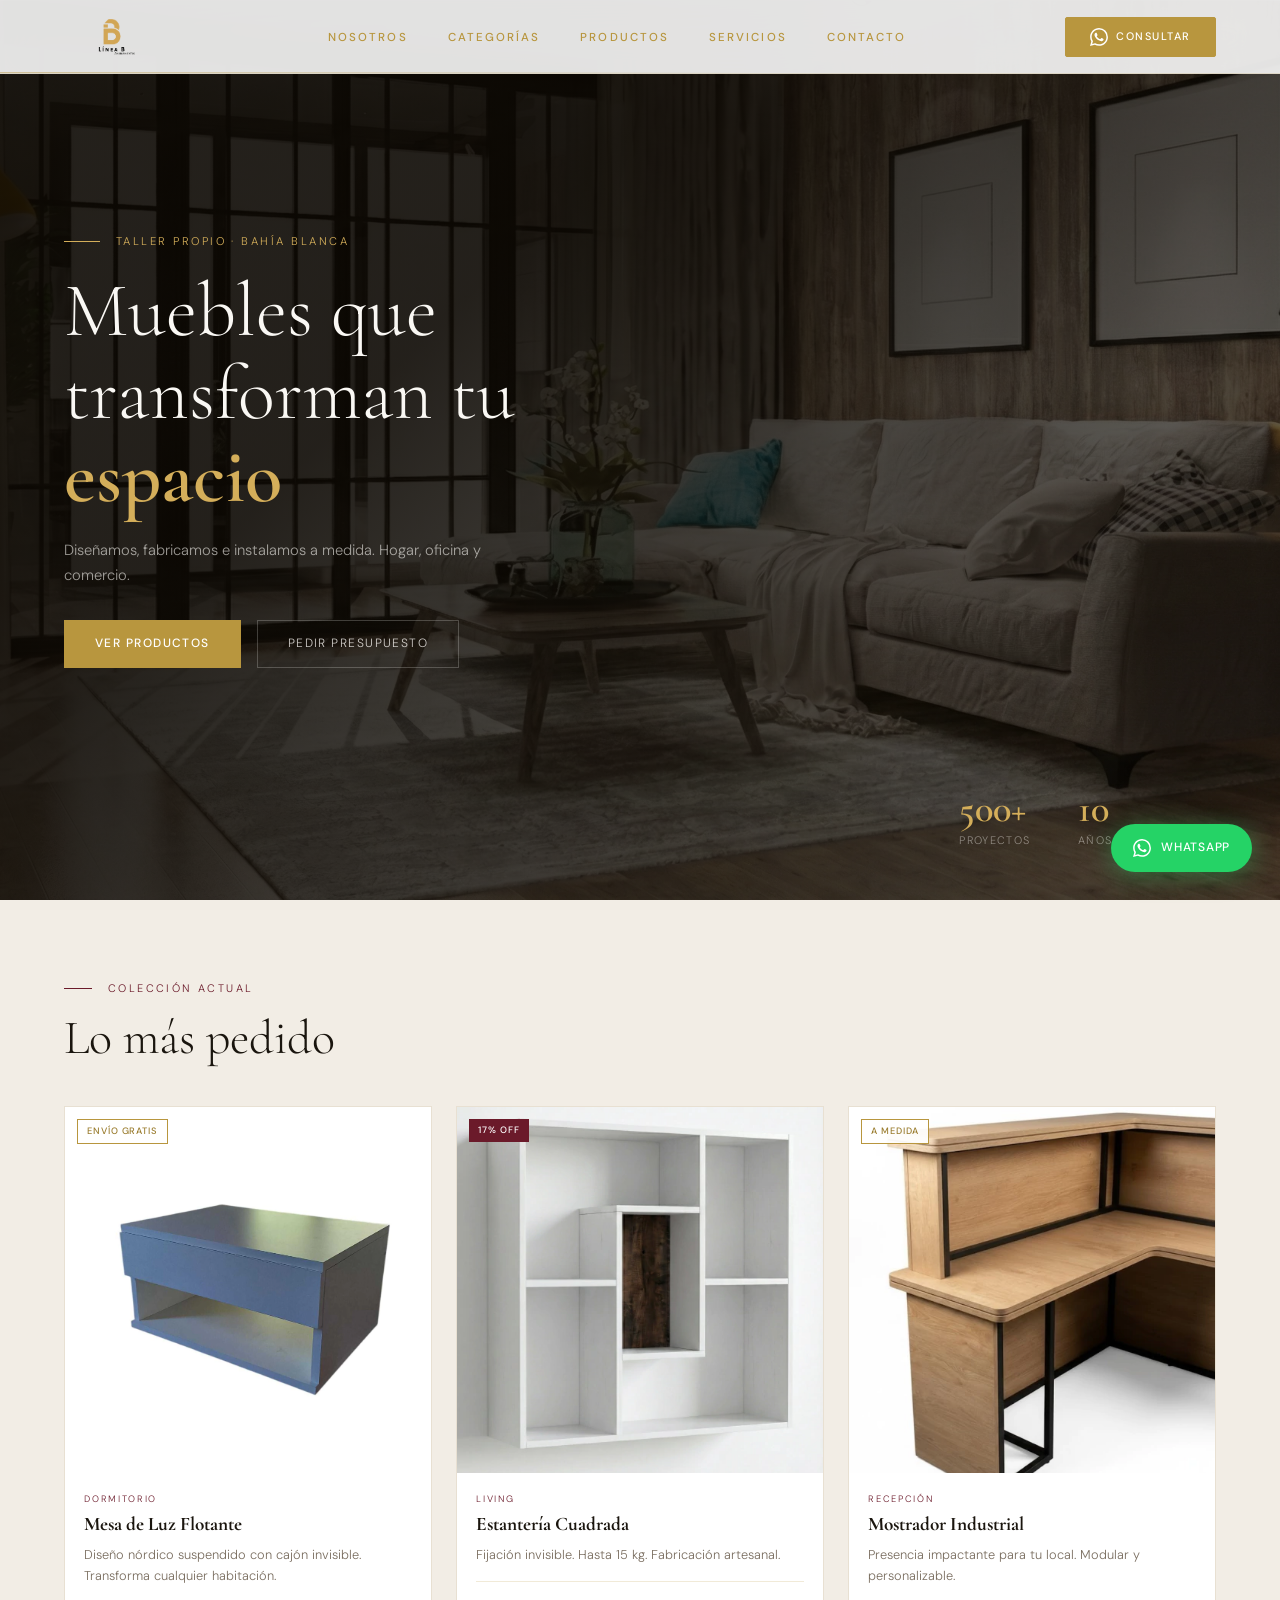
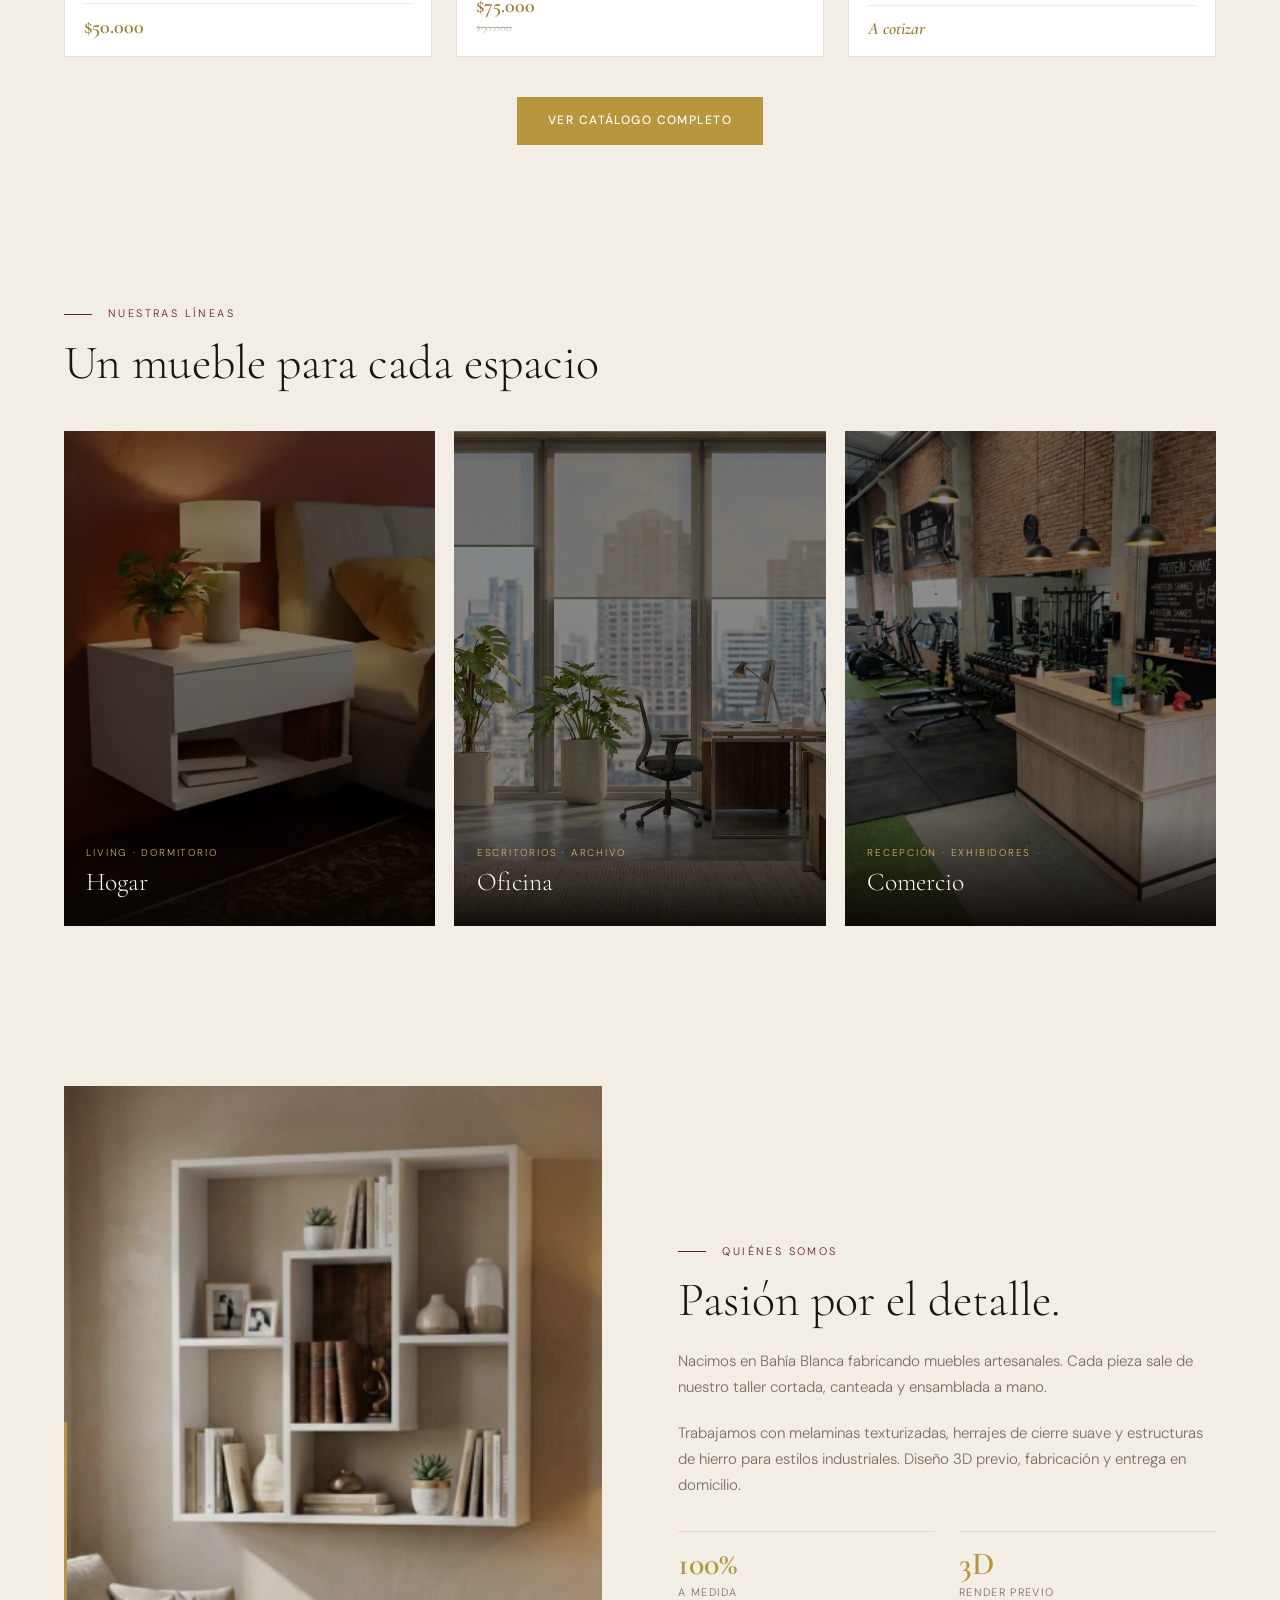
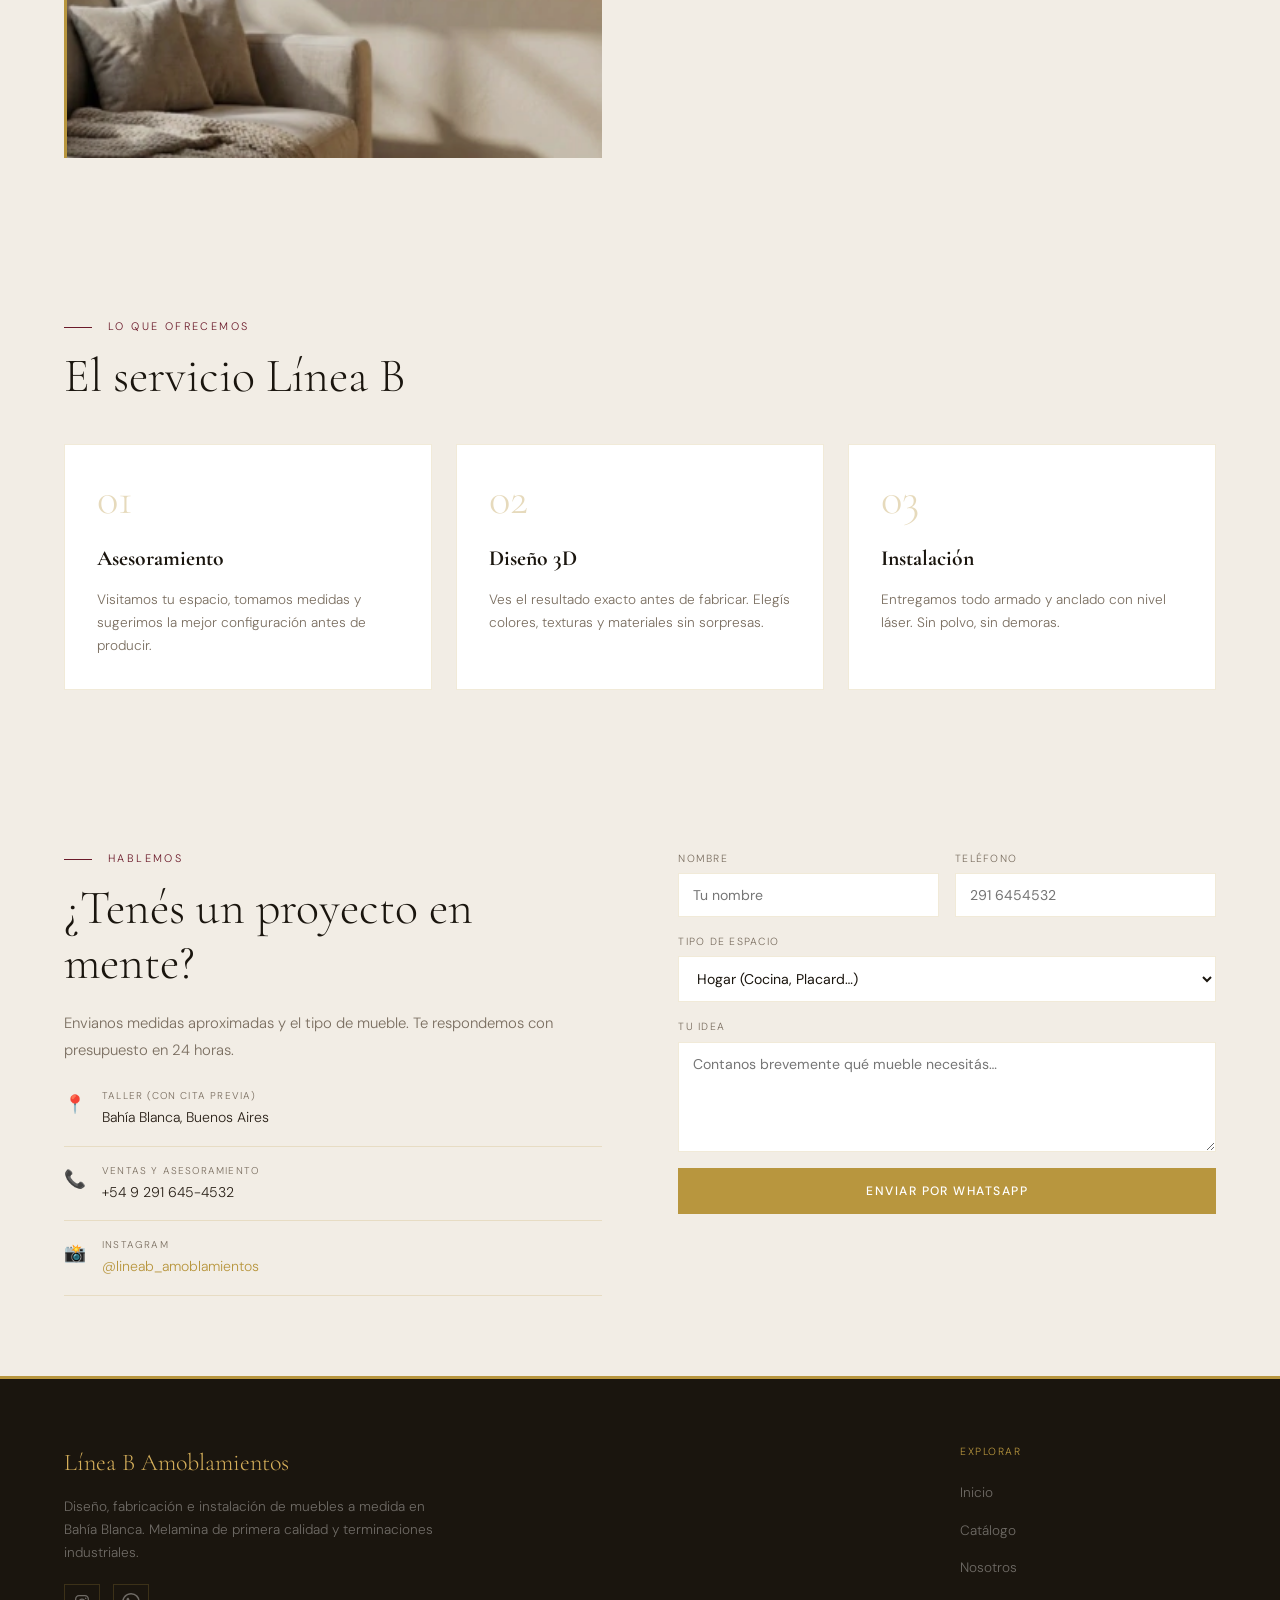
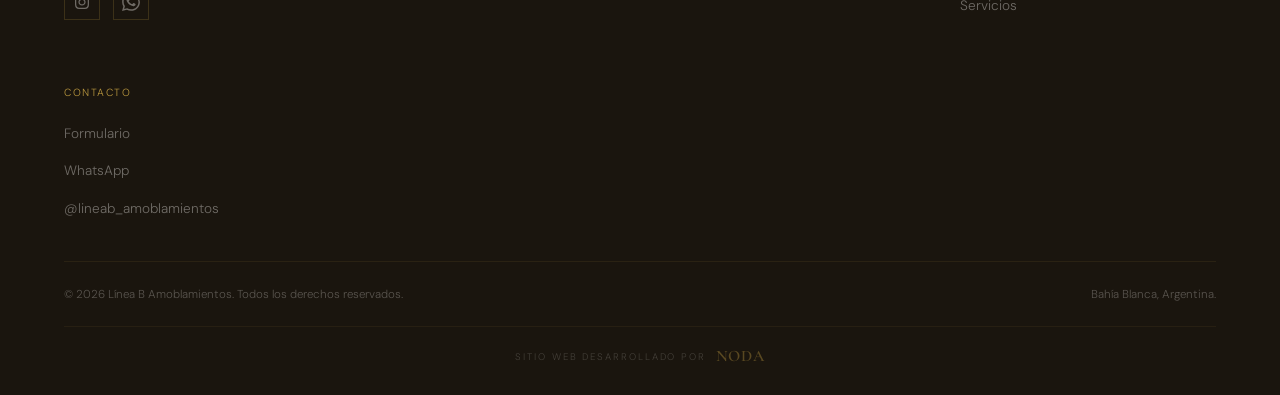
==== commit c3588a7d: "actualice la pagina" ====
--- a/src/index.html
+++ b/src/index.html
@@ -166,7 +166,7 @@
         </div>
         <div class="c-item">
           <div class="c-icon">📞</div>
-          <div><div class="c-label">Ventas y Asesoramiento</div><div class="c-val">+54 9 291 524-1760</div></div>
+          <div><div class="c-label">Ventas y Asesoramiento</div><div class="c-val">+54 9 291 645-4532</div></div>
         </div>
         <div class="c-item">
           <div class="c-icon">📸</div>
@@ -178,7 +178,7 @@
     <form class="contact-form">
       <div class="form-row">
         <div class="form-group"><label>Nombre</label><input type="text" placeholder="Tu nombre" required></div>
-        <div class="form-group"><label>Teléfono</label><input type="tel" placeholder="291 1234567" required></div>
+        <div class="form-group"><label>Teléfono</label><input type="tel" placeholder="291 6454532" required></div>
       </div>
       <div class="form-group">
         <label>Tipo de espacio</label>
@@ -240,7 +240,7 @@
         `• *Teléfono:* ${tel}\n` +
         `• *Espacio:* ${tipo}\n` +
         `• *Mensaje:* ${mensaje}`;
-      window.open('https://wa.me/542915241760?text=' + encodeURIComponent(text), '_blank');
+      window.open('https://wa.me/542916454532?text=' + encodeURIComponent(text), '_blank');
     });
   </script>
 </body>
